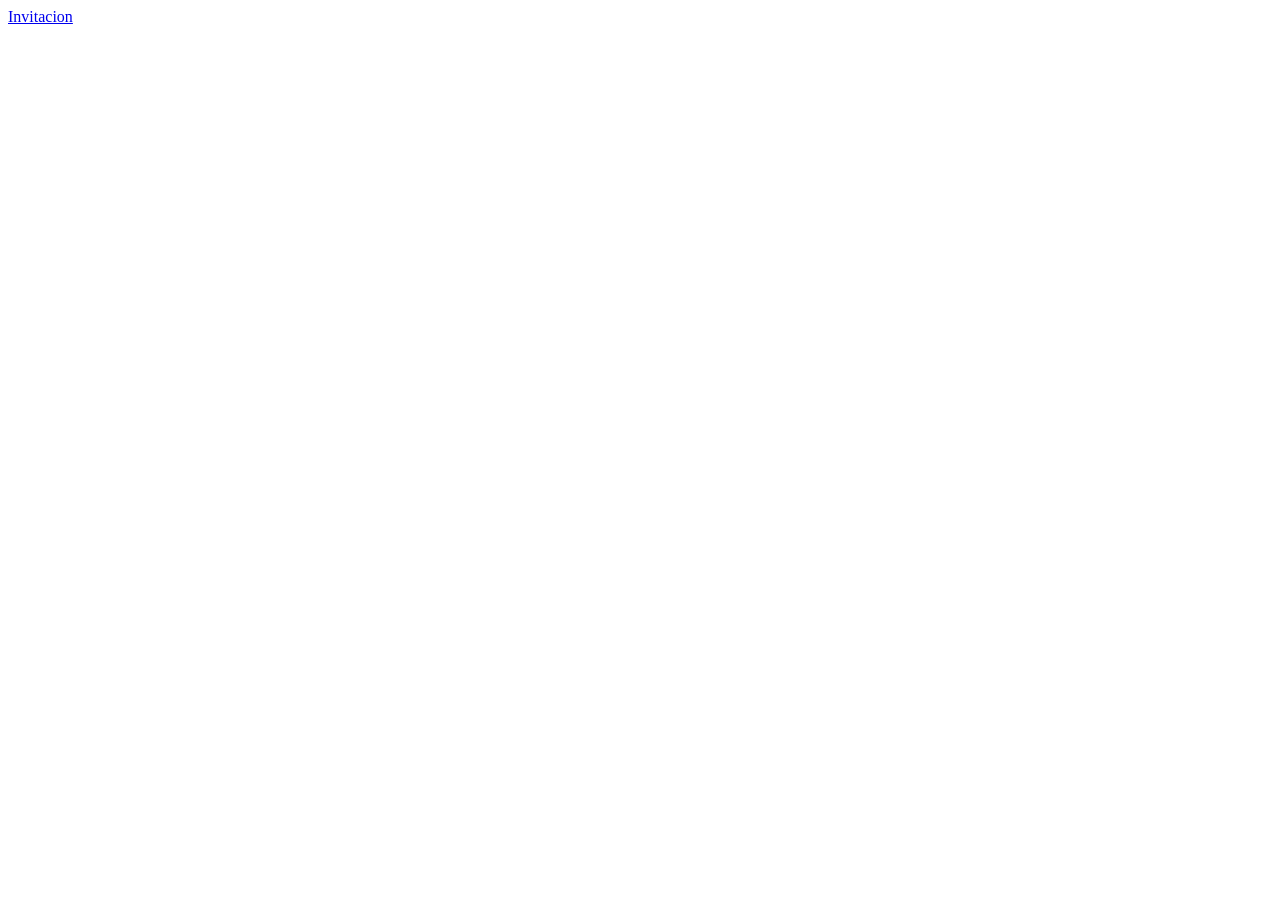
==== index.html @ 155a6a7b ""Initial push"" ====
<!DOCTYPE html>
<html lang="en">
<head>
    <meta charset="UTF-8">
    <meta name="viewport" content="width=device-width, initial-scale=1.0">
    <title>Document</title>
</head>
<body>
    <a href="fernandaxv.html">Invitacion</a>
</body>
</html>
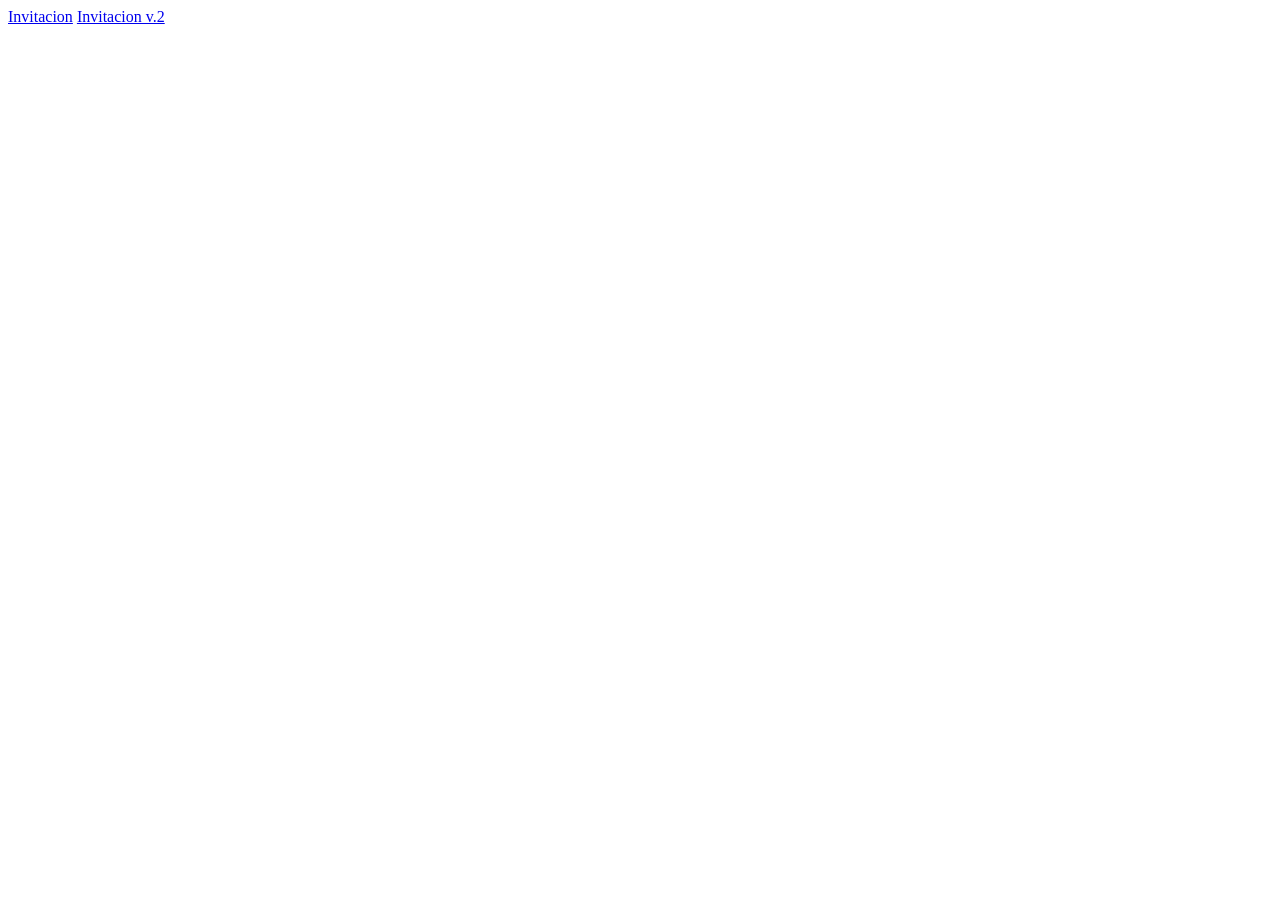
==== commit ae017af9: "Update" ====
--- a/index.html
+++ b/index.html
@@ -7,5 +7,6 @@
 </head>
 <body>
     <a href="fernandaxv.html">Invitacion</a>
+    <a href="fernandaFest.html">Invitacion v.2</a>
 </body>
 </html>
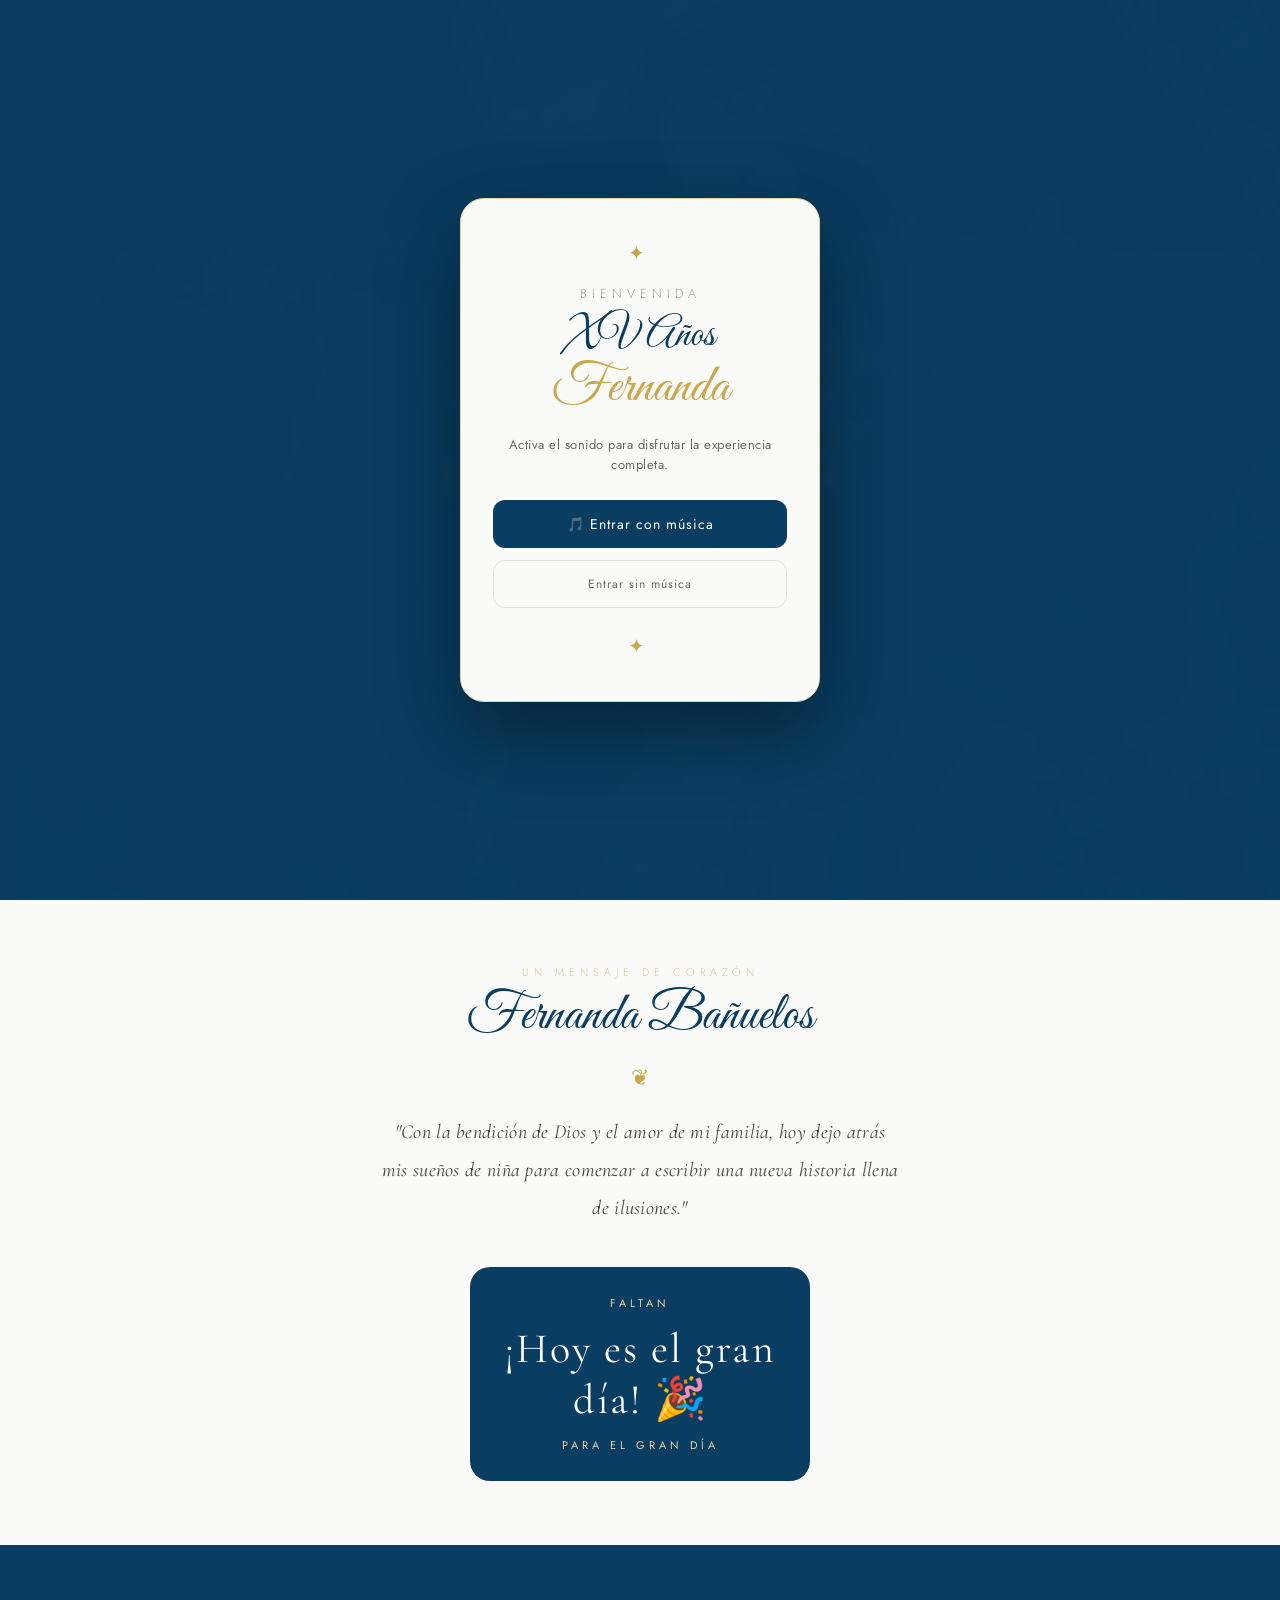
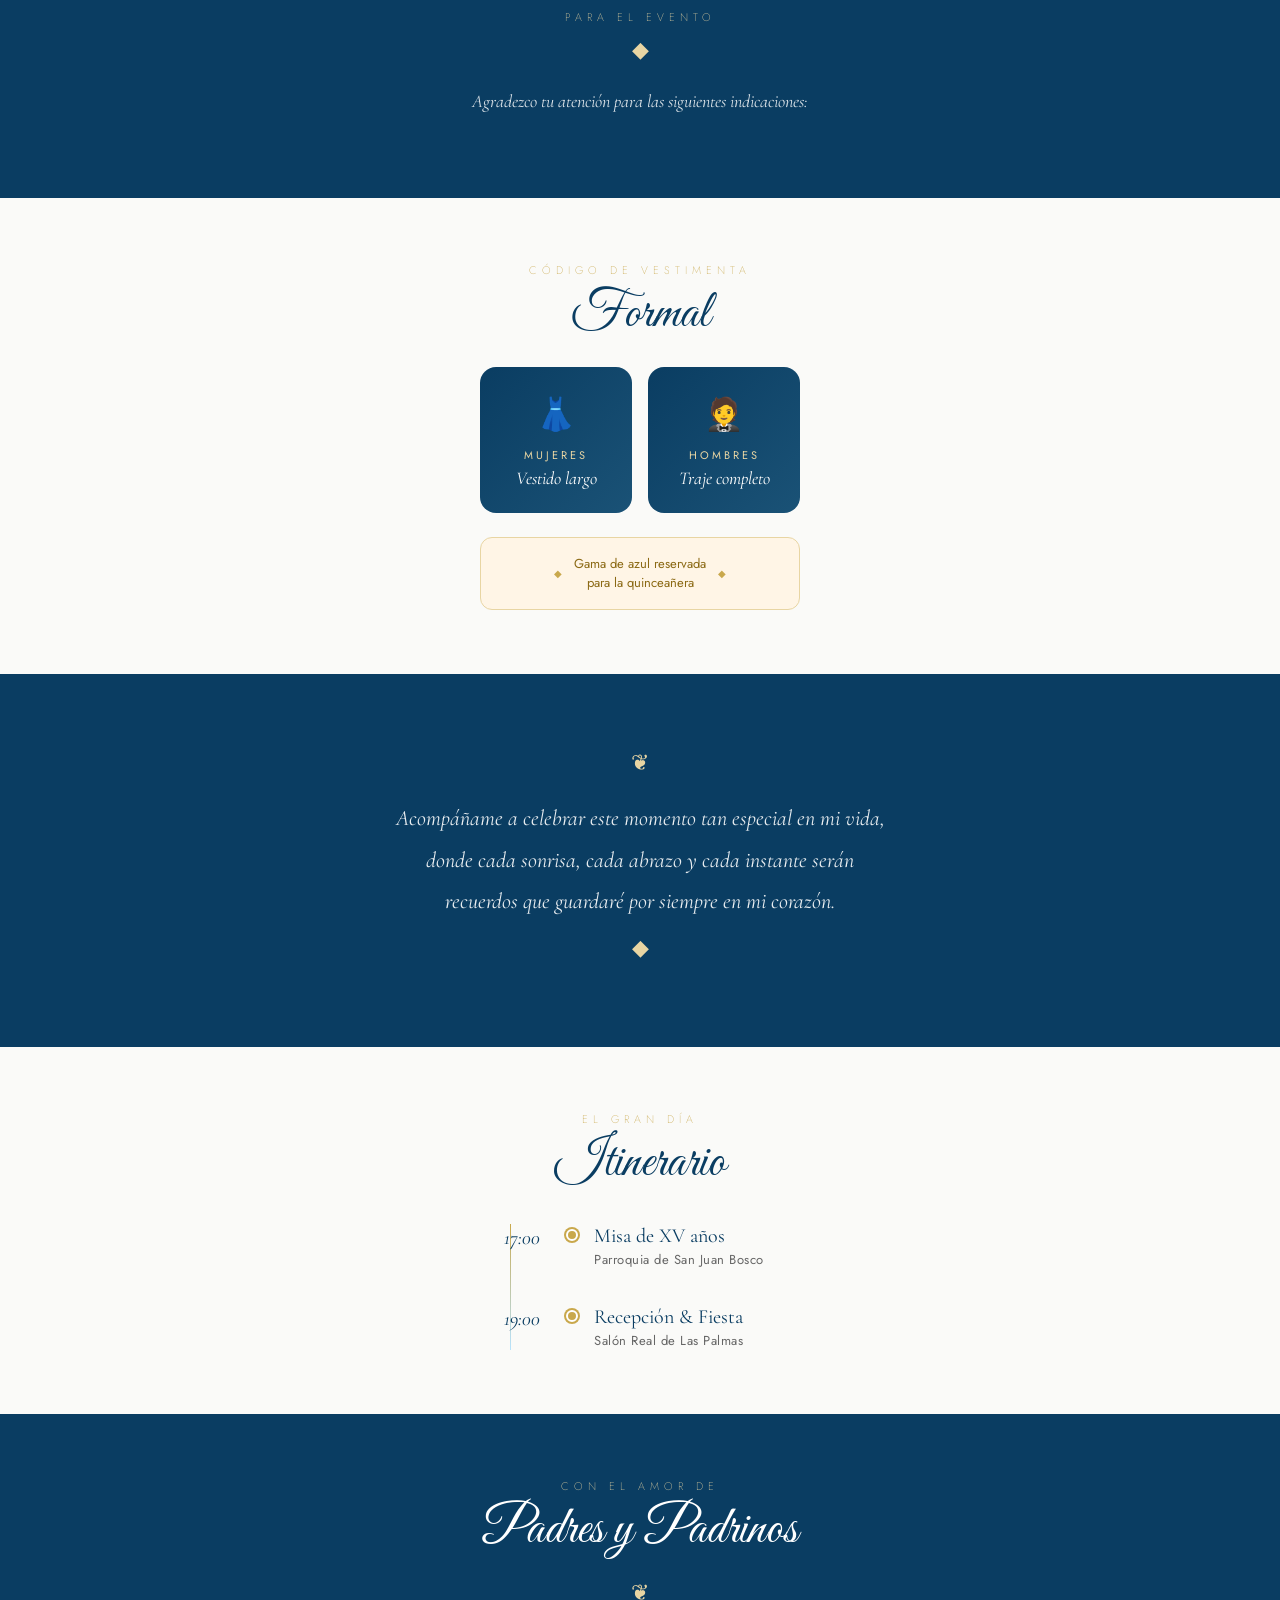
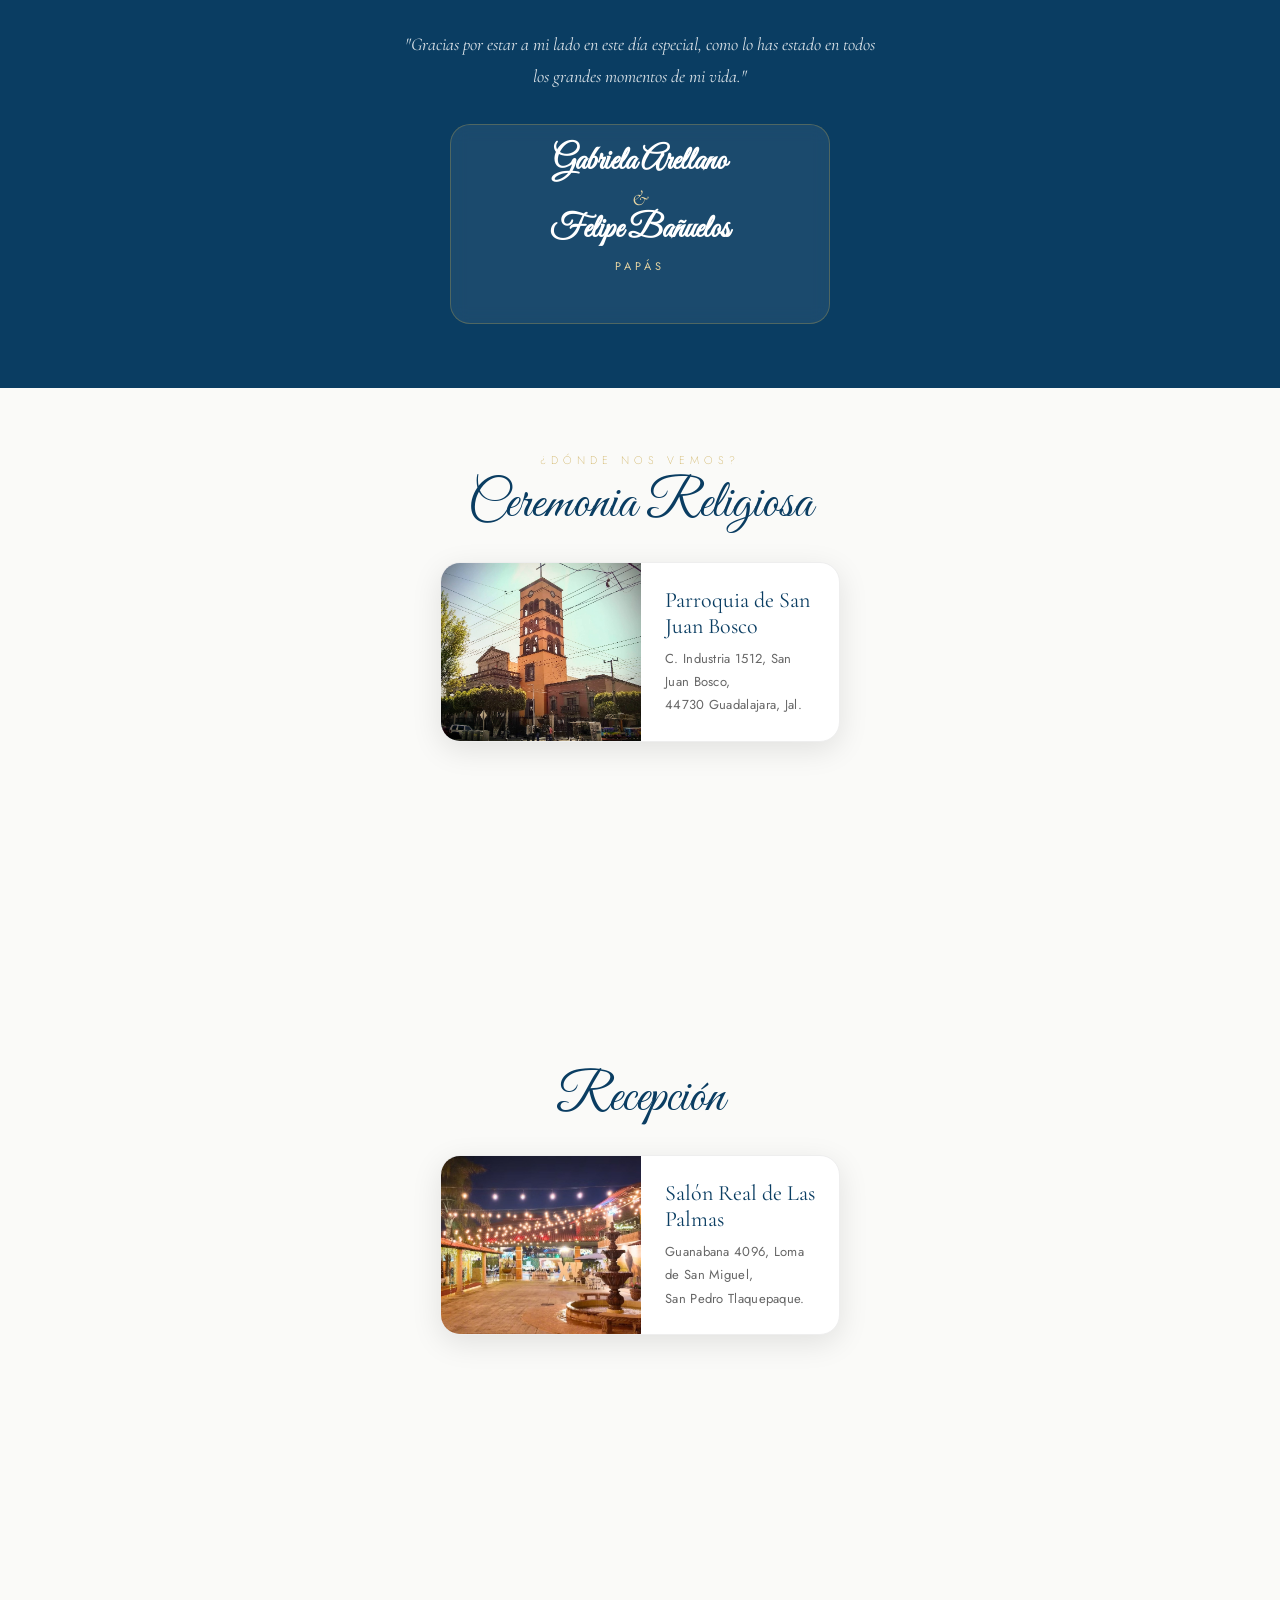
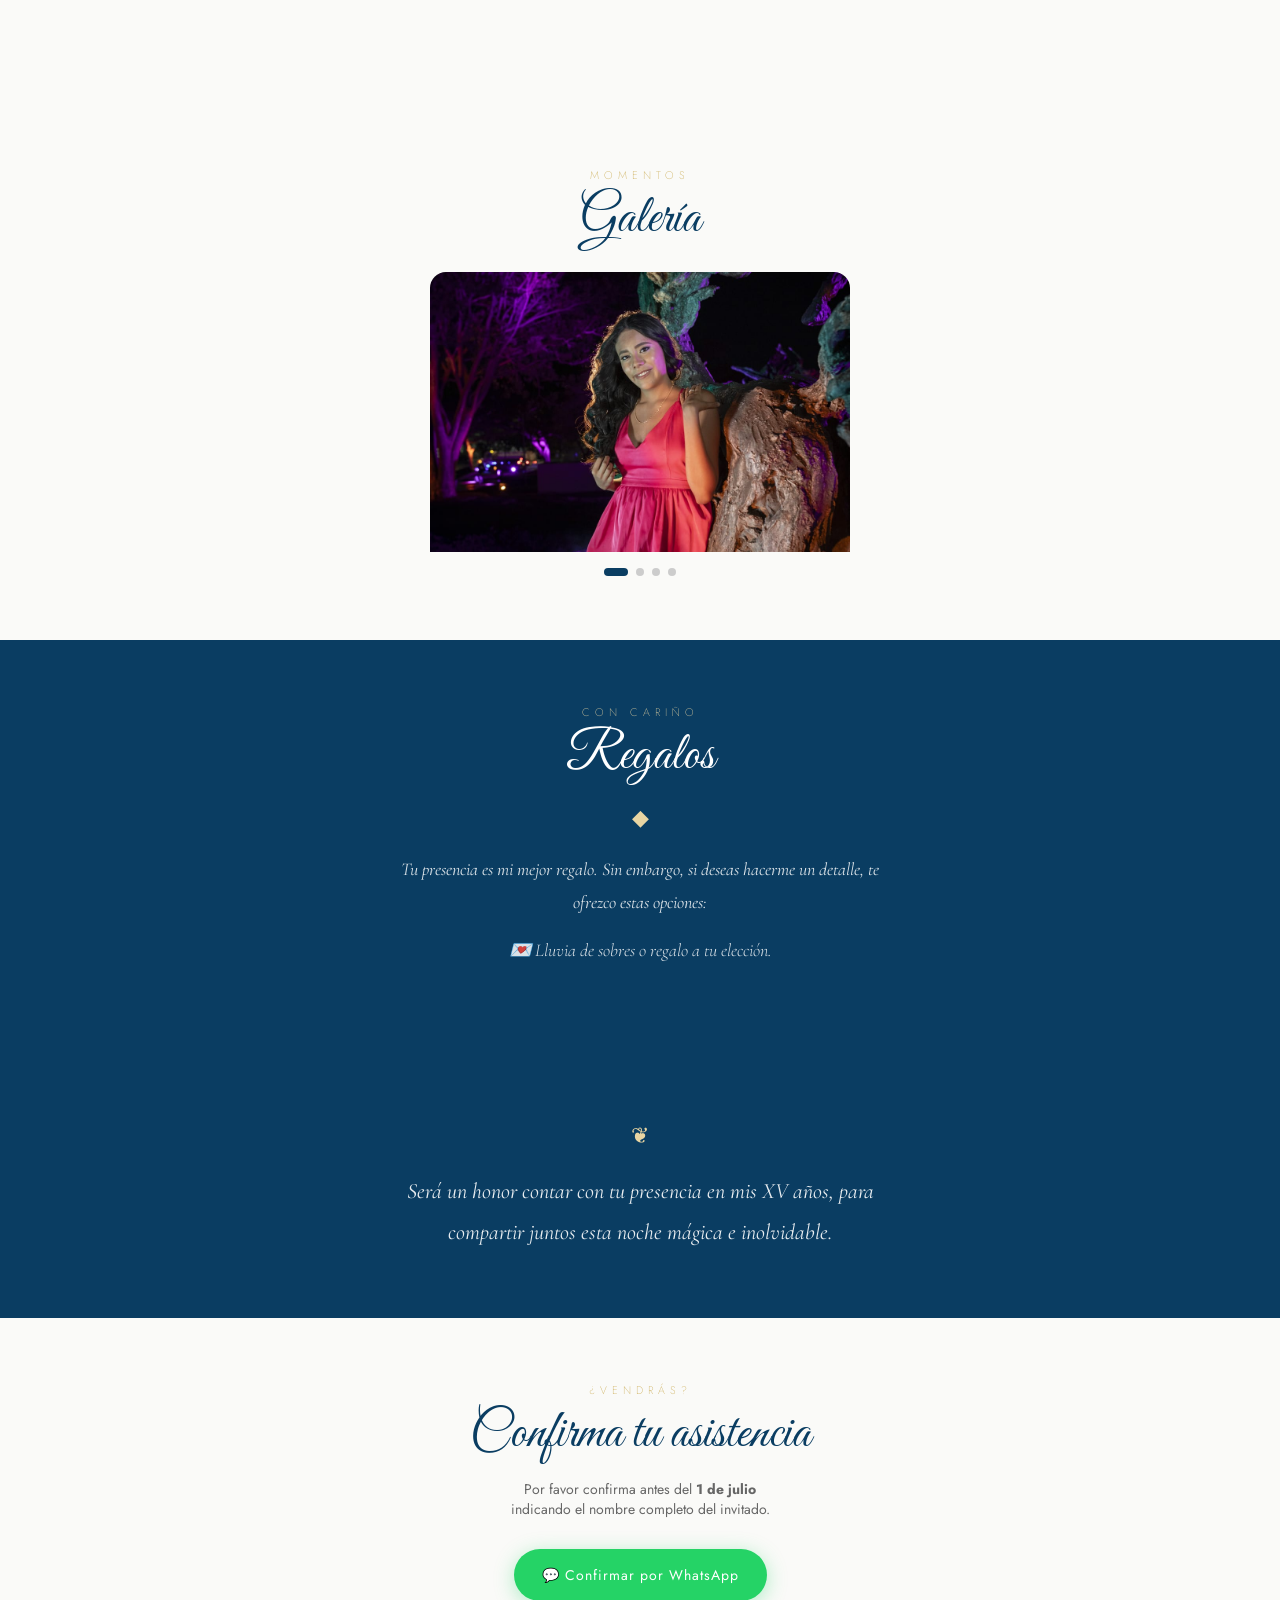
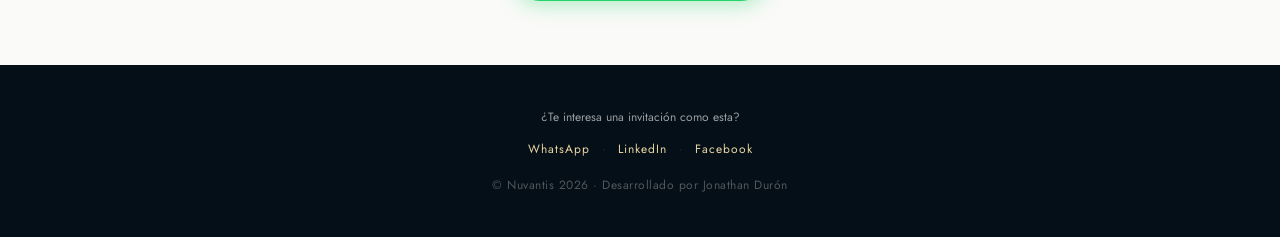
==== commit 464ab0a6: "second page" ====
--- a/index.html
+++ b/index.html
@@ -1,12 +1,253 @@
 <!DOCTYPE html>
-<html lang="en">
+<html lang="es">
+
 <head>
     <meta charset="UTF-8">
+    <title>XV Años Fernanda</title>
     <meta name="viewport" content="width=device-width, initial-scale=1.0">
-    <title>Document</title>
+    <link href="https://fonts.googleapis.com/css2?family=Great+Vibes&family=Cormorant+Garamond:ital,wght@0,300;0,400;1,300&family=Jost:wght@200;300;400&display=swap" rel="stylesheet">
+    <link rel="stylesheet" href="style/styles.css">
 </head>
+
 <body>
-    <a href="fernandaxv.html">Invitacion</a>
-    <a href="fernandaFest.html">Invitacion v.2</a>
+
+    <!-- 🎵 Música -->
+    <audio id="music" loop>
+        <source src="source/music.mp3" type="audio/mpeg">
+    </audio>
+
+    <!-- ✨ MODAL DE BIENVENIDA -->
+    <div id="welcomeModal" class="modal-overlay">
+        <div class="modal-box">
+            <div class="modal-deco">✦</div>
+            <h2 class="modal-title">Bienvenida</h2>
+            <p class="modal-name">XV Años<br><span>Fernanda</span></p>
+            <p class="modal-text">Activa el sonido para disfrutar la experiencia completa.</p>
+            <div class="modal-buttons">
+                <button class="modal-btn primary" id="btnConSonido">🎵 Entrar con música</button>
+                <button class="modal-btn secondary" id="btnSinSonido">Entrar sin música</button>
+            </div>
+            <div class="modal-deco bottom">✦</div>
+        </div>
+    </div>
+
+    <!-- Control de música -->
+    <div class="music-control">
+        <button id="musicBtn" title="Música">🔊</button>
+    </div>
+
+    <!-- Botón volver arriba -->
+    <button id="backToTop" aria-label="Volver arriba">↑</button>
+
+    <!-- ═══════════════════════════════ PORTADA ═══════════════════════════════ -->
+    <section id="hero">
+        <div class="hero-overlay">
+            <div class="hero-content">
+                <p class="hero-sub">Una noche para recordar</p>
+                <h1 class="hero-title">XV Años</h1>
+                <h2 class="hero-name">Fernanda Bañuelos</h2>
+                <div class="hero-divider">
+                    <span></span><span class="diamond">◆</span><span></span>
+                </div>
+                <p class="hero-date">24 · julio · 2026</p>
+            </div>
+        </div>
+        <div class="hero-scroll-hint">
+            <span>◆</span>
+        </div>
+    </section>
+
+    <!-- ═══════════════════════════════ MENSAJE ═══════════════════════════════ -->
+    <section class="section white fade-section">
+        <div class="container center">
+            <p class="section-label">Un mensaje de corazón</p>
+            <h2 class="section-name">Fernanda Bañuelos</h2>
+            <div class="ornament">❦</div>
+            <p class="mensaje">
+                "Con la bendición de Dios y el amor de mi familia, hoy dejo atrás mis sueños de niña para comenzar a escribir una nueva historia llena de ilusiones."
+            </p>
+            <div class="countdown-wrapper">
+                <p class="countdown-label">Faltan</p>
+                <div id="countdown" class="countdown"></div>
+                <p class="countdown-label">para el gran día</p>
+            </div>
+        </div>
+    </section>
+
+    <!-- ═══════════════════════════════ AVISO ═══════════════════════════════ -->
+    <section class="section dark fade-section">
+        <p class="section-label light">Para el evento</p>
+        <div class="ornament light">◆</div>
+        <p class="aviso-text">Agradezco tu atención para las siguientes indicaciones:</p>
+    </section>
+
+    <!-- ═══════════════════════════════ VESTIMENTA ═══════════════════════════════ -->
+    <section class="section white fade-section">
+        <p class="section-label">Código de Vestimenta</p>
+        <h2 class="section-name">Formal</h2>
+        <div class="dress-grid">
+            <div class="dress-card">
+                <div class="dress-icon">👗</div>
+                <p class="dress-role">Mujeres</p>
+                <p class="dress-detail">Vestido largo</p>
+            </div>
+            <div class="dress-card">
+                <div class="dress-icon">🤵</div>
+                <p class="dress-role">Hombres</p>
+                <p class="dress-detail">Traje completo</p>
+            </div>
+        </div>
+        <div class="highlight-box">
+            <span>◆</span>
+            <p>Gama de azul reservada<br>para la quinceañera</p>
+            <span>◆</span>
+        </div>
+    </section>
+
+    <!-- ═══════════════════════════════ FRASE CENTRAL ═══════════════════════════════ -->
+    <section class="section dark fade-section">
+        <div class="ornament light">❦</div>
+        <p class="frase-central">
+            Acompáñame a celebrar este momento tan especial en mi vida, donde cada sonrisa, cada abrazo y cada instante serán recuerdos que guardaré por siempre en mi corazón.
+        </p>
+        <div class="ornament light">◆</div>
+    </section>
+
+    <!-- ═══════════════════════════════ ITINERARIO ═══════════════════════════════ -->
+    <section class="section white fade-section">
+        <p class="section-label">El gran día</p>
+        <h2 class="section-name">Itinerario</h2>
+        <div class="timeline">
+            <div class="timeline-item">
+                <div class="tl-time">17:00</div>
+                <div class="tl-dot"></div>
+                <div class="tl-content">
+                    <p class="tl-title">Misa de XV años</p>
+                    <p class="tl-place">Parroquia de San Juan Bosco</p>
+                </div>
+            </div>
+            <div class="timeline-item">
+                <div class="tl-time">19:00</div>
+                <div class="tl-dot"></div>
+                <div class="tl-content">
+                    <p class="tl-title">Recepción & Fiesta</p>
+                    <p class="tl-place">Salón Real de Las Palmas</p>
+                </div>
+            </div>
+        </div>
+    </section>
+
+    <!-- ═══════════════════════════════ FAMILIA ═══════════════════════════════ -->
+    <section class="section dark fade-section">
+        <p class="section-label light">Con el amor de</p>
+        <h2 class="section-name light">Padres y Padrinos</h2>
+        <div class="ornament light">❦</div>
+        <p class="aviso-text">"Gracias por estar a mi lado en este día especial, como lo has estado en todos los grandes momentos de mi vida."</p>
+
+        <div class="family-slider">
+            <div class="slider-track">
+                <div class="slide">
+                    <h3>Gabriela Arellano</h3>
+                    <span class="amp">&</span>
+                    <h3>Felipe Bañuelos</h3>
+                    <p>Papás</p>
+                </div>
+                <div class="slide">
+                    <h3>Sendy Ovalle</h3>
+                    <span class="amp">&</span>
+                    <h3>Jaime Bañuelos</h3>
+                    <p>Padrinos</p>
+                </div>
+            </div>
+        </div>
+    </section>
+
+    <!-- ═══════════════════════════════ UBICACIONES ═══════════════════════════════ -->
+    <section class="section white fade-section">
+        <p class="section-label">¿Dónde nos vemos?</p>
+        <h2 class="section-name">Ceremonia Religiosa</h2>
+
+        <div class="event-card">
+            <img src="images/iglesia.png" alt="Iglesia" class="event-img">
+            <div class="event-content">
+                <p class="event-place">Parroquia de San Juan Bosco</p>
+                <p class="event-address">C. Industria 1512, San Juan Bosco,<br>44730 Guadalajara, Jal.</p>
+            </div>
+        </div>
+
+        <iframe src="https://maps.google.com/maps?q=Parroquia%20San%20Juan%20Bosco%20Guadalajara&t=&z=13&ie=UTF8&iwloc=&output=embed" title="Mapa Iglesia"></iframe>
+
+        <h2 class="section-name" style="margin-top: 40px;">Recepción</h2>
+
+        <div class="event-card">
+            <img src="images/terraza2.jpeg" alt="Salón" class="event-img">
+            <div class="event-content">
+                <p class="event-place">Salón Real de Las Palmas</p>
+                <p class="event-address">Guanabana 4096, Loma de San Miguel,<br>San Pedro Tlaquepaque.</p>
+            </div>
+        </div>
+
+        <iframe src="https://maps.google.com/maps?q=Real%20de%20Las%20Palmas%20Tlaquepaque&t=&z=13&ie=UTF8&iwloc=&output=embed" title="Mapa Salón"></iframe>
+    </section>
+
+    <!-- ═══════════════════════════════ GALERÍA ═══════════════════════════════ -->
+    <section class="section white fade-section">
+        <p class="section-label">Momentos</p>
+        <h2 class="section-name">Galería</h2>
+        <div class="carousel">
+            <div class="carousel-track">
+                <img src="images/1.jpeg" alt="Foto 1">
+                <img src="images/2.jpeg" alt="Foto 2">
+                <img src="images/3.jpeg" alt="Foto 3">
+                <img src="images/4.jpeg" alt="Foto 4">
+            </div>
+            <div class="carousel-dots">
+                <span class="dot active" data-idx="0"></span>
+                <span class="dot" data-idx="1"></span>
+                <span class="dot" data-idx="2"></span>
+                <span class="dot" data-idx="3"></span>
+            </div>
+        </div>
+    </section>
+
+    <!-- ═══════════════════════════════ REGALOS ═══════════════════════════════ -->
+    <section class="section dark fade-section">
+        <p class="section-label light">Con cariño</p>
+        <h2 class="section-name light">Regalos</h2>
+        <div class="ornament light">◆</div>
+        <p class="aviso-text">Tu presencia es mi mejor regalo. Sin embargo, si deseas hacerme un detalle, te ofrezco estas opciones:</p>
+        <p class="aviso-text" style="font-weight:300; margin-top: 0;">💌 Lluvia de sobres o regalo a tu elección.</p>
+    </section>
+
+    <!-- ═══════════════════════════════ CIERRE ═══════════════════════════════ -->
+    <section class="section dark fade-section">
+        <div class="ornament light">❦</div>
+        <p class="frase-central">Será un honor contar con tu presencia en mis XV años, para compartir juntos esta noche mágica e inolvidable.</p>
+    </section>
+
+    <!-- ═══════════════════════════════ CONFIRMACIÓN ═══════════════════════════════ -->
+    <section class="section white fade-section">
+        <p class="section-label">¿Vendrás?</p>
+        <h2 class="section-name">Confirma tu asistencia</h2>
+        <p style="color:#666; font-size:14px; margin-bottom: 30px;">Por favor confirma antes del <strong>1 de julio</strong><br>indicando el nombre completo del invitado.</p>
+        <a class="btn-confirm" href="https://wa.me/525642420956?text=Confirmo%20mi%20asistencia%20a%20tu%20fiesta%20de%20XV%20años.%20Mi%20nombre%20es:%20" target="_blank">
+            💬 Confirmar por WhatsApp
+        </a>
+    </section>
+
+    <!-- ═══════════════════════════════ FOOTER ═══════════════════════════════ -->
+    <footer>
+        <p>¿Te interesa una invitación como esta?</p>
+        <div class="footer-links">
+            <a href="https://wa.me/525642420956">WhatsApp</a>
+            <span>·</span>
+            <a href="http://www.linkedin.com/in/jonathan-durón">LinkedIn</a>
+            <span>·</span>
+            <a href="https://www.facebook.com/profile.php?id=61587708778083">Facebook</a>
+        </div>
+        <p class="footer-copy">© Nuvantis 2026 · Desarrollado por Jonathan Durón</p>
+    </footer>
+
+    <script src="scripts/app.js"></script>
 </body>
 </html>
--- a/style/styles.css
+++ b/style/styles.css
@@ -0,0 +1,770 @@
+/* ══════════════════════════════════════════════════════
+   XV AÑOS FERNANDA — Estilos
+   Paleta: Azul cielo (#B7E3FD) + Azul oscuro (#0a3d62) + Dorado (#C9A84C)
+   Fuentes: Great Vibes (caligrafía) + Cormorant Garamond (elegante) + Jost (cuerpo)
+══════════════════════════════════════════════════════ */
+
+:root {
+    --azul-claro: #B7E3FD;
+    --azul-oscuro: #0a3d62;
+    --azul-medio: #1a5276;
+    --dorado: #C9A84C;
+    --dorado-claro: #e8d5a3;
+    --blanco: #fafaf8;
+    --gris: #666;
+    --font-cali: 'Great Vibes', cursive;
+    --font-elegante: 'Cormorant Garamond', serif;
+    --font-body: 'Jost', sans-serif;
+}
+
+/* ─── RESET & BASE ─────────────────────────────────── */
+*, *::before, *::after { box-sizing: border-box; margin: 0; padding: 0; }
+
+html { scroll-behavior: smooth; }
+
+body {
+    font-family: var(--font-body);
+    background-color: var(--azul-oscuro);
+    color: #333;
+    overflow-x: hidden;
+}
+
+/* ─── MODAL DE BIENVENIDA ──────────────────────────── */
+.modal-overlay {
+    position: fixed;
+    inset: 0;
+    background: rgba(10, 61, 98, 0.97);
+    z-index: 2000;
+    display: flex;
+    align-items: center;
+    justify-content: center;
+    padding: 20px;
+    backdrop-filter: blur(4px);
+    transition: opacity 0.6s ease;
+}
+
+.modal-overlay.hidden {
+    opacity: 0;
+    pointer-events: none;
+}
+
+.modal-box {
+    background: var(--blanco);
+    border-radius: 24px;
+    padding: 40px 32px;
+    max-width: 360px;
+    width: 100%;
+    text-align: center;
+    position: relative;
+    border: 1px solid var(--dorado-claro);
+    box-shadow: 0 30px 80px rgba(0,0,0,0.4);
+    animation: modalIn 0.5s cubic-bezier(0.34, 1.56, 0.64, 1) both;
+}
+
+@keyframes modalIn {
+    from { transform: scale(0.85) translateY(20px); opacity: 0; }
+    to   { transform: scale(1) translateY(0); opacity: 1; }
+}
+
+.modal-deco {
+    color: var(--dorado);
+    font-size: 20px;
+    letter-spacing: 8px;
+    margin-bottom: 16px;
+}
+.modal-deco.bottom { margin-top: 24px; margin-bottom: 0; }
+
+.modal-title {
+    font-family: var(--font-body);
+    font-weight: 200;
+    font-size: 13px;
+    letter-spacing: 5px;
+    text-transform: uppercase;
+    color: var(--gris);
+    margin-bottom: 10px;
+}
+
+.modal-name {
+    font-family: var(--font-cali);
+    font-size: 42px;
+    color: var(--azul-oscuro);
+    line-height: 1.1;
+    margin-bottom: 6px;
+}
+
+.modal-name span {
+    font-size: 54px;
+    color: var(--dorado);
+}
+
+.modal-text {
+    font-size: 13px;
+    color: var(--gris);
+    margin: 16px 0 24px;
+    line-height: 1.6;
+    letter-spacing: 0.5px;
+}
+
+.modal-buttons {
+    display: flex;
+    flex-direction: column;
+    gap: 12px;
+}
+
+.modal-btn {
+    border: none;
+    padding: 14px 20px;
+    border-radius: 12px;
+    font-family: var(--font-body);
+    font-size: 14px;
+    letter-spacing: 1px;
+    cursor: pointer;
+    transition: all 0.3s ease;
+}
+
+.modal-btn.primary {
+    background: var(--azul-oscuro);
+    color: white;
+}
+
+.modal-btn.primary:hover {
+    background: var(--azul-medio);
+    transform: translateY(-2px);
+}
+
+.modal-btn.secondary {
+    background: transparent;
+    color: var(--gris);
+    border: 1px solid #ddd;
+    font-size: 12px;
+}
+
+.modal-btn.secondary:hover { color: var(--azul-oscuro); }
+
+/* ─── MÚSICA ────────────────────────────────────────── */
+.music-control {
+    position: fixed;
+    top: 16px;
+    right: 16px;
+    z-index: 999;
+}
+
+.music-control button {
+    background: rgba(10, 61, 98, 0.85);
+    color: white;
+    border: 1px solid rgba(255,255,255,0.2);
+    width: 44px;
+    height: 44px;
+    border-radius: 50%;
+    cursor: pointer;
+    font-size: 18px;
+    backdrop-filter: blur(6px);
+    transition: all 0.3s;
+    display: flex;
+    align-items: center;
+    justify-content: center;
+}
+
+.music-control button:hover {
+    background: var(--azul-medio);
+    transform: scale(1.1);
+}
+
+/* ─── BOTÓN VOLVER ARRIBA ───────────────────────────── */
+#backToTop {
+    position: fixed;
+    bottom: 24px;
+    right: 16px;
+    width: 44px;
+    height: 44px;
+    border: none;
+    border-radius: 50%;
+    background: rgba(10, 61, 98, 0.85);
+    color: white;
+    font-size: 20px;
+    cursor: pointer;
+    display: flex;
+    justify-content: center;
+    align-items: center;
+    opacity: 0;
+    visibility: hidden;
+    transition: all 0.4s ease;
+    z-index: 998;
+    backdrop-filter: blur(6px);
+}
+
+#backToTop.show { opacity: 1; visibility: visible; }
+#backToTop:hover { transform: translateY(-4px); background: var(--azul-medio); }
+
+/* ─── PORTADA / HERO ────────────────────────────────── */
+
+/* ⚠️ FIX PRINCIPAL: La imagen de portada se define aquí en CSS,
+   no en JS, para que cargue inmediatamente sin esperar scroll */
+#hero {
+    height: 100svh; /* svh para móvil sin la barra del navegador */
+    min-height: 600px;
+    background-image: url('../images/1.jpeg');
+    background-size: cover;
+    background-position: center top;
+    background-repeat: no-repeat;
+    position: relative;
+    display: flex;
+    flex-direction: column;
+    justify-content: center;
+    align-items: center;
+}
+
+.hero-overlay {
+    position: absolute;
+    inset: 0;
+    background: linear-gradient(
+        to bottom,
+        rgba(10, 61, 98, 0.35) 0%,
+        rgba(10, 61, 98, 0.55) 60%,
+        rgba(10, 61, 98, 0.80) 100%
+    );
+    display: flex;
+    align-items: center;
+    justify-content: center;
+}
+
+.hero-content {
+    text-align: center;
+    color: white;
+    padding: 20px;
+    animation: heroIn 1.2s ease both;
+}
+
+@keyframes heroIn {
+    from { opacity: 0; transform: translateY(30px); }
+    to   { opacity: 1; transform: translateY(0); }
+}
+
+.hero-sub {
+    font-family: var(--font-body);
+    font-weight: 200;
+    font-size: 11px;
+    letter-spacing: 6px;
+    text-transform: uppercase;
+    color: var(--dorado-claro);
+    margin-bottom: 8px;
+}
+
+.hero-title {
+    font-family: var(--font-elegante);
+    font-weight: 300;
+    font-size: clamp(52px, 15vw, 90px);
+    line-height: 1;
+    text-shadow: 0 4px 30px rgba(0,0,0,0.4);
+    margin-bottom: 4px;
+    font-style: italic;
+}
+
+.hero-name {
+    font-family: var(--font-cali);
+    font-size: clamp(36px, 10vw, 60px);
+    font-weight: 400;
+    color: var(--dorado-claro);
+    text-shadow: 0 2px 20px rgba(0,0,0,0.5);
+    margin-bottom: 20px;
+}
+
+.hero-divider {
+    display: flex;
+    align-items: center;
+    justify-content: center;
+    gap: 12px;
+    margin-bottom: 16px;
+}
+
+.hero-divider span:not(.diamond) {
+    width: 60px;
+    height: 1px;
+    background: rgba(201, 168, 76, 0.6);
+    display: block;
+}
+
+.diamond {
+    color: var(--dorado);
+    font-size: 10px;
+}
+
+.hero-date {
+    font-family: var(--font-body);
+    font-weight: 300;
+    font-size: 14px;
+    letter-spacing: 4px;
+    color: rgba(255,255,255,0.85);
+}
+
+.hero-scroll-hint {
+    position: absolute;
+    bottom: 24px;
+    left: 50%;
+    transform: translateX(-50%);
+    color: var(--dorado-claro);
+    font-size: 12px;
+    animation: bounce 2s ease infinite;
+    opacity: 0.7;
+}
+
+@keyframes bounce {
+    0%, 100% { transform: translateX(-50%) translateY(0); }
+    50%       { transform: translateX(-50%) translateY(8px); }
+}
+
+/* ─── SECCIONES BASE ────────────────────────────────── */
+.section {
+    padding: 64px 24px;
+    text-align: center;
+}
+
+.section.white { background: var(--blanco); }
+.section.dark  { background: var(--azul-oscuro); }
+
+/* Fade-in al scroll */
+.fade-section {
+    opacity: 0;
+    transform: translateY(30px);
+    transition: opacity 0.8s ease, transform 0.8s ease;
+}
+
+.fade-section.visible {
+    opacity: 1;
+    transform: translateY(0);
+}
+
+/* ─── TIPOGRAFÍA DE SECCIONES ───────────────────────── */
+.section-label {
+    font-family: var(--font-body);
+    font-weight: 200;
+    font-size: 11px;
+    letter-spacing: 5px;
+    text-transform: uppercase;
+    color: var(--dorado);
+    margin-bottom: 8px;
+}
+
+.section-label.light { color: var(--dorado-claro); }
+
+.section-name {
+    font-family: var(--font-cali);
+    font-size: clamp(36px, 9vw, 52px);
+    font-weight: 400;
+    color: var(--azul-oscuro);
+    margin-bottom: 16px;
+    line-height: 1.1;
+}
+
+.section-name.light { color: white; }
+
+.ornament {
+    font-size: 22px;
+    color: var(--dorado);
+    margin: 8px 0 20px;
+    display: block;
+}
+
+.ornament.light { color: var(--dorado-claro); }
+
+/* ─── MENSAJE ────────────────────────────────────────── */
+.mensaje {
+    font-family: var(--font-elegante);
+    font-size: clamp(16px, 4.5vw, 20px);
+    font-style: italic;
+    color: #444;
+    line-height: 1.9;
+    max-width: 520px;
+    margin: 0 auto 40px;
+    letter-spacing: 0.3px;
+}
+
+/* ─── COUNTDOWN ─────────────────────────────────────── */
+.countdown-wrapper {
+    background: var(--azul-oscuro);
+    border-radius: 20px;
+    padding: 24px 20px;
+    max-width: 340px;
+    margin: 0 auto;
+}
+
+.countdown-label {
+    font-family: var(--font-body);
+    font-size: 11px;
+    letter-spacing: 4px;
+    text-transform: uppercase;
+    color: var(--dorado-claro);
+    margin: 4px 0;
+}
+
+.countdown {
+    font-family: var(--font-elegante);
+    font-size: clamp(28px, 8vw, 42px);
+    color: white;
+    letter-spacing: 2px;
+    padding: 8px 0;
+}
+
+/* ─── VESTIMENTA ────────────────────────────────────── */
+.dress-grid {
+    display: grid;
+    grid-template-columns: 1fr 1fr;
+    gap: 16px;
+    max-width: 320px;
+    margin: 24px auto;
+}
+
+.dress-card {
+    background: linear-gradient(135deg, var(--azul-oscuro), var(--azul-medio));
+    border-radius: 16px;
+    padding: 24px 16px;
+    color: white;
+}
+
+.dress-icon { font-size: 32px; margin-bottom: 10px; }
+
+.dress-role {
+    font-size: 11px;
+    letter-spacing: 3px;
+    text-transform: uppercase;
+    color: var(--dorado-claro);
+    margin-bottom: 4px;
+}
+
+.dress-detail {
+    font-family: var(--font-elegante);
+    font-size: 18px;
+    font-style: italic;
+    color: white;
+}
+
+.highlight-box {
+    display: flex;
+    align-items: center;
+    justify-content: center;
+    gap: 12px;
+    background: #fff5e6;
+    border: 1px solid var(--dorado-claro);
+    border-radius: 12px;
+    padding: 16px 20px;
+    max-width: 320px;
+    margin: 0 auto;
+    color: #8B6914;
+    font-size: 13px;
+    line-height: 1.5;
+}
+
+.highlight-box span { color: var(--dorado); font-size: 10px; flex-shrink: 0; }
+.highlight-box p { margin: 0; }
+
+/* ─── FRASE CENTRAL ─────────────────────────────────── */
+.aviso-text {
+    font-family: var(--font-elegante);
+    font-size: clamp(15px, 4vw, 18px);
+    font-style: italic;
+    color: rgba(255,255,255,0.85);
+    max-width: 480px;
+    margin: 0 auto 16px;
+    line-height: 1.8;
+}
+
+.frase-central {
+    font-family: var(--font-elegante);
+    font-size: clamp(17px, 4.5vw, 22px);
+    font-style: italic;
+    color: rgba(255,255,255,0.9);
+    max-width: 500px;
+    margin: 0 auto;
+    line-height: 1.9;
+}
+
+/* ─── TIMELINE ───────────────────────────────────────── */
+.timeline {
+    max-width: 340px;
+    margin: 32px auto 0;
+    position: relative;
+    padding-left: 24px;
+}
+
+.timeline::before {
+    content: '';
+    position: absolute;
+    left: 40px;
+    top: 0;
+    bottom: 0;
+    width: 1px;
+    background: linear-gradient(to bottom, var(--dorado), var(--azul-claro));
+}
+
+.timeline-item {
+    display: flex;
+    align-items: flex-start;
+    gap: 16px;
+    margin-bottom: 36px;
+    position: relative;
+}
+
+.timeline-item:last-child { margin-bottom: 0; }
+
+.tl-time {
+    font-family: var(--font-elegante);
+    font-size: 20px;
+    color: var(--azul-oscuro);
+    font-style: italic;
+    width: 56px;
+    flex-shrink: 0;
+    padding-top: 2px;
+}
+
+.tl-dot {
+    width: 12px;
+    height: 12px;
+    border-radius: 50%;
+    background: var(--dorado);
+    border: 2px solid white;
+    box-shadow: 0 0 0 2px var(--dorado);
+    flex-shrink: 0;
+    margin-top: 5px;
+    position: relative;
+    z-index: 1;
+}
+
+.tl-content { text-align: left; }
+
+.tl-title {
+    font-family: var(--font-elegante);
+    font-size: 20px;
+    color: var(--azul-oscuro);
+    margin-bottom: 2px;
+}
+
+.tl-place {
+    font-size: 13px;
+    color: var(--gris);
+    letter-spacing: 0.5px;
+}
+
+/* ─── FAMILIA SLIDER ────────────────────────────────── */
+.family-slider {
+    width: 100%;
+    max-width: 380px;
+    height: 200px;
+    margin: 32px auto 0;
+    overflow: hidden;
+    border-radius: 20px;
+    border: 1px solid rgba(201, 168, 76, 0.3);
+    background: rgba(255,255,255,0.07);
+    backdrop-filter: blur(8px);
+}
+
+.slider-track {
+    display: flex;
+    width: 200%;
+    animation: slideFamily 7s infinite ease-in-out;
+}
+
+.slide {
+    width: 50%;
+    display: flex;
+    flex-direction: column;
+    justify-content: center;
+    align-items: center;
+    padding: 20px;
+    color: white;
+}
+
+.slide h3 {
+    font-family: var(--font-cali);
+    font-size: 32px;
+    color: white;
+    line-height: 1.1;
+    margin-bottom: 2px;
+}
+
+.amp {
+    font-family: var(--font-elegante);
+    font-style: italic;
+    font-size: 22px;
+    color: var(--dorado-claro);
+    display: block;
+    margin: 2px 0;
+}
+
+.slide p {
+    font-size: 11px;
+    letter-spacing: 4px;
+    text-transform: uppercase;
+    color: var(--dorado-claro);
+    margin-top: 8px;
+}
+
+@keyframes slideFamily {
+    0%   { transform: translateX(0%); }
+    40%  { transform: translateX(0%); }
+    50%  { transform: translateX(-50%); }
+    90%  { transform: translateX(-50%); }
+    100% { transform: translateX(0%); }
+}
+
+/* ─── EVENTO CARDS ──────────────────────────────────── */
+.event-card {
+    max-width: 400px;
+    margin: 28px auto;
+    background: white;
+    border-radius: 20px;
+    overflow: hidden;
+    box-shadow: 0 8px 30px rgba(0,0,0,0.1);
+    border: 1px solid #eee;
+    transition: transform 0.3s ease, box-shadow 0.3s ease;
+}
+
+.event-card:hover {
+    transform: translateY(-4px);
+    box-shadow: 0 16px 40px rgba(0,0,0,0.15);
+}
+
+.event-img {
+    width: 100%;
+    height: 200px;
+    object-fit: cover;
+    display: block;
+}
+
+.event-content { padding: 24px; text-align: left; }
+
+.event-place {
+    font-family: var(--font-elegante);
+    font-size: 22px;
+    color: var(--azul-oscuro);
+    margin-bottom: 8px;
+}
+
+.event-address {
+    font-size: 13px;
+    color: var(--gris);
+    line-height: 1.8;
+    letter-spacing: 0.3px;
+}
+
+/* ─── MAPS ──────────────────────────────────────────── */
+iframe {
+    width: 100%;
+    max-width: 500px;
+    height: 260px;
+    border: none;
+    border-radius: 16px;
+    display: block;
+    margin: 0 auto 16px;
+}
+
+/* ─── GALERÍA ────────────────────────────────────────── */
+.carousel {
+    max-width: 420px;
+    margin: 24px auto 0;
+    position: relative;
+    overflow: hidden;
+    border-radius: 16px;
+}
+
+.carousel-track {
+    display: flex;
+    transition: transform 0.6s cubic-bezier(0.25, 0.46, 0.45, 0.94);
+}
+
+.carousel-track img {
+    width: 100%;
+    flex-shrink: 0;
+    height: 280px;
+    object-fit: cover;
+    display: block;
+}
+
+.carousel-dots {
+    display: flex;
+    justify-content: center;
+    gap: 8px;
+    margin-top: 16px;
+}
+
+.dot {
+    width: 8px;
+    height: 8px;
+    border-radius: 50%;
+    background: #ccc;
+    cursor: pointer;
+    transition: all 0.3s;
+}
+
+.dot.active {
+    background: var(--azul-oscuro);
+    width: 24px;
+    border-radius: 4px;
+}
+
+/* ─── CONFIRMACIÓN ──────────────────────────────────── */
+.btn-confirm {
+    display: inline-block;
+    background: #25D366;
+    color: white;
+    padding: 16px 28px;
+    text-decoration: none;
+    border-radius: 50px;
+    font-family: var(--font-body);
+    font-size: 14px;
+    letter-spacing: 1px;
+    transition: all 0.3s ease;
+    box-shadow: 0 4px 20px rgba(37, 211, 102, 0.35);
+}
+
+.btn-confirm:hover {
+    background: #20bb5a;
+    transform: translateY(-3px);
+    box-shadow: 0 8px 28px rgba(37, 211, 102, 0.45);
+}
+
+/* ─── FOOTER ────────────────────────────────────────── */
+footer {
+    background: #050f17;
+    color: rgba(255,255,255,0.6);
+    text-align: center;
+    padding: 40px 24px;
+    font-size: 12px;
+    line-height: 2;
+}
+
+.footer-links {
+    display: flex;
+    justify-content: center;
+    gap: 12px;
+    margin: 8px 0;
+}
+
+.footer-links a {
+    color: var(--dorado-claro);
+    text-decoration: none;
+    letter-spacing: 1px;
+}
+
+.footer-links a:hover { color: white; }
+.footer-links span { color: #333; }
+
+.footer-copy {
+    color: rgba(255,255,255,0.3);
+    margin-top: 12px;
+    letter-spacing: 0.5px;
+}
+
+/* ─── RESPONSIVE MÓVIL ──────────────────────────────── */
+@media (max-width: 480px) {
+    .section { padding: 52px 20px; }
+    .modal-box { padding: 32px 24px; }
+    .carousel-track img { height: 240px; }
+    iframe { height: 220px; }
+    .timeline { padding-left: 0; }
+    .family-slider { height: 180px; }
+}
+
+@media (min-width: 768px) {
+    .event-card { display: flex; flex-direction: row; }
+    .event-img { width: 200px; height: auto; flex-shrink: 0; }
+}
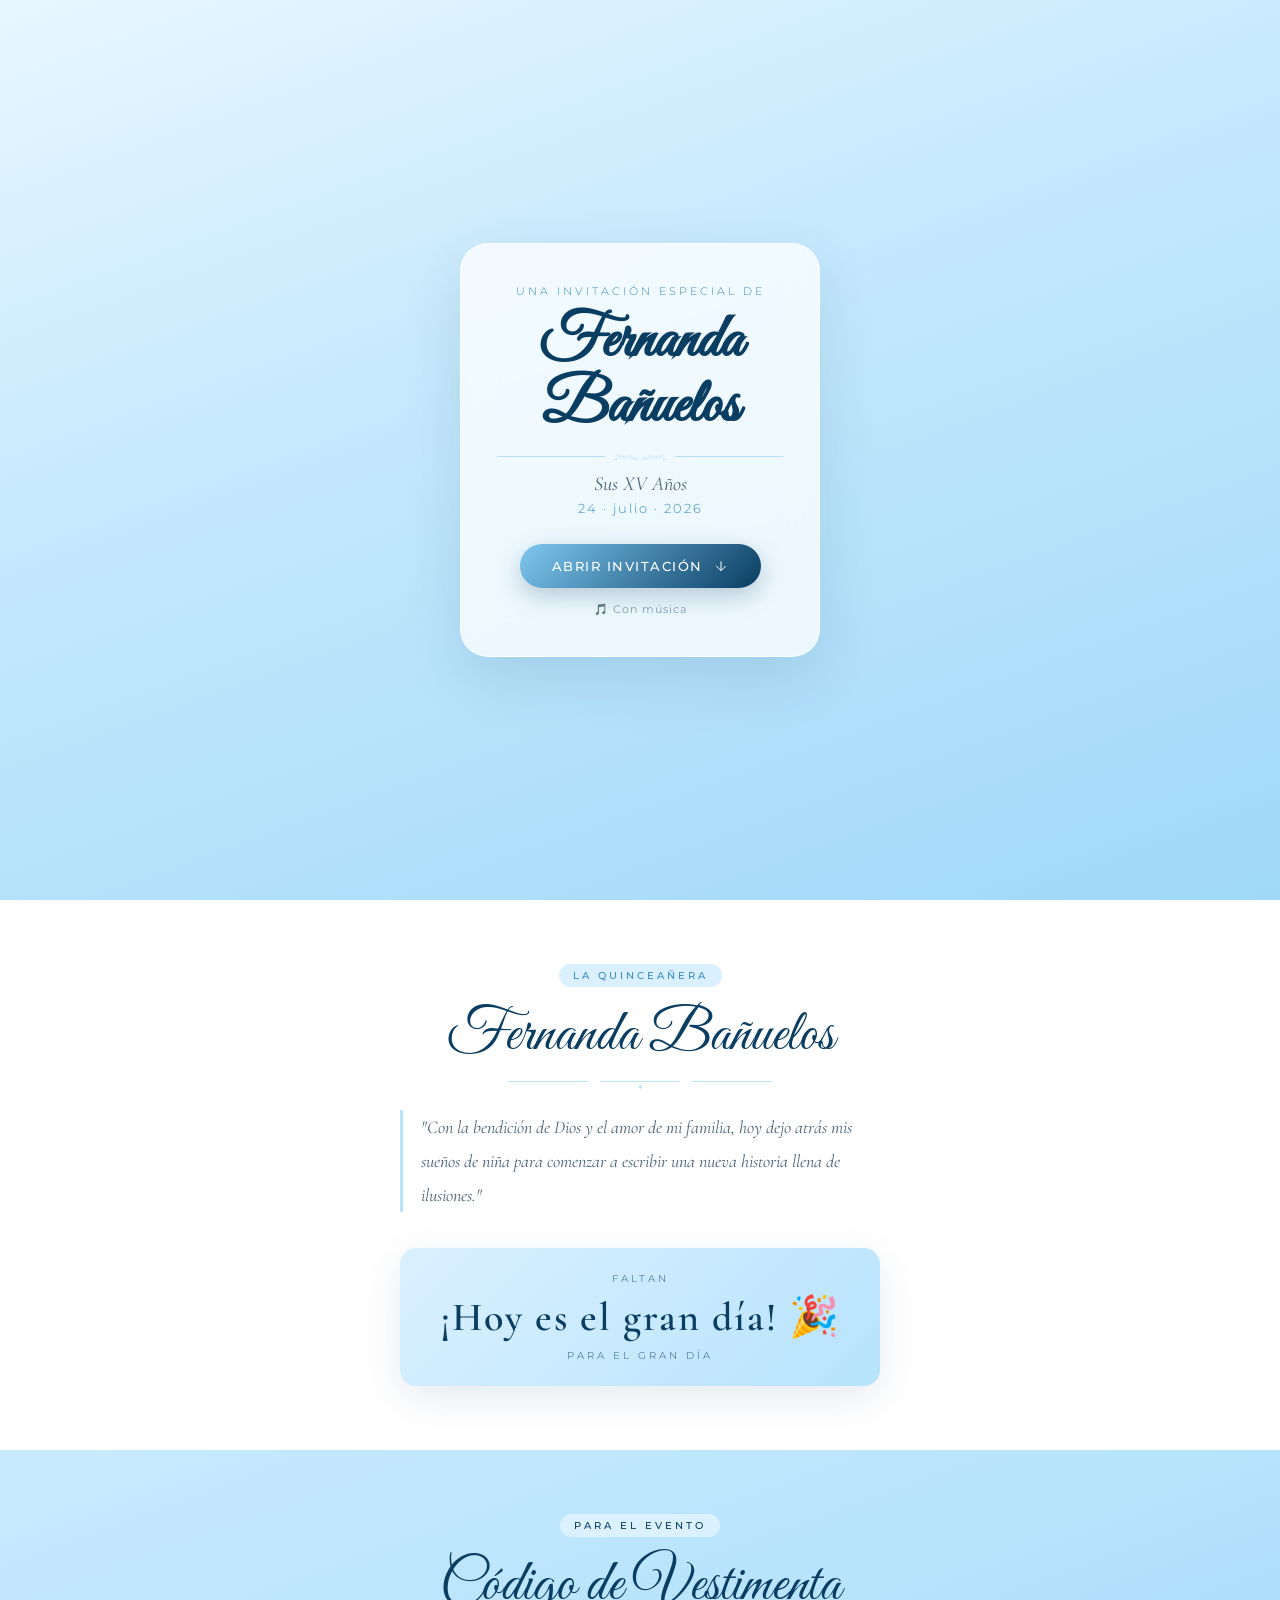
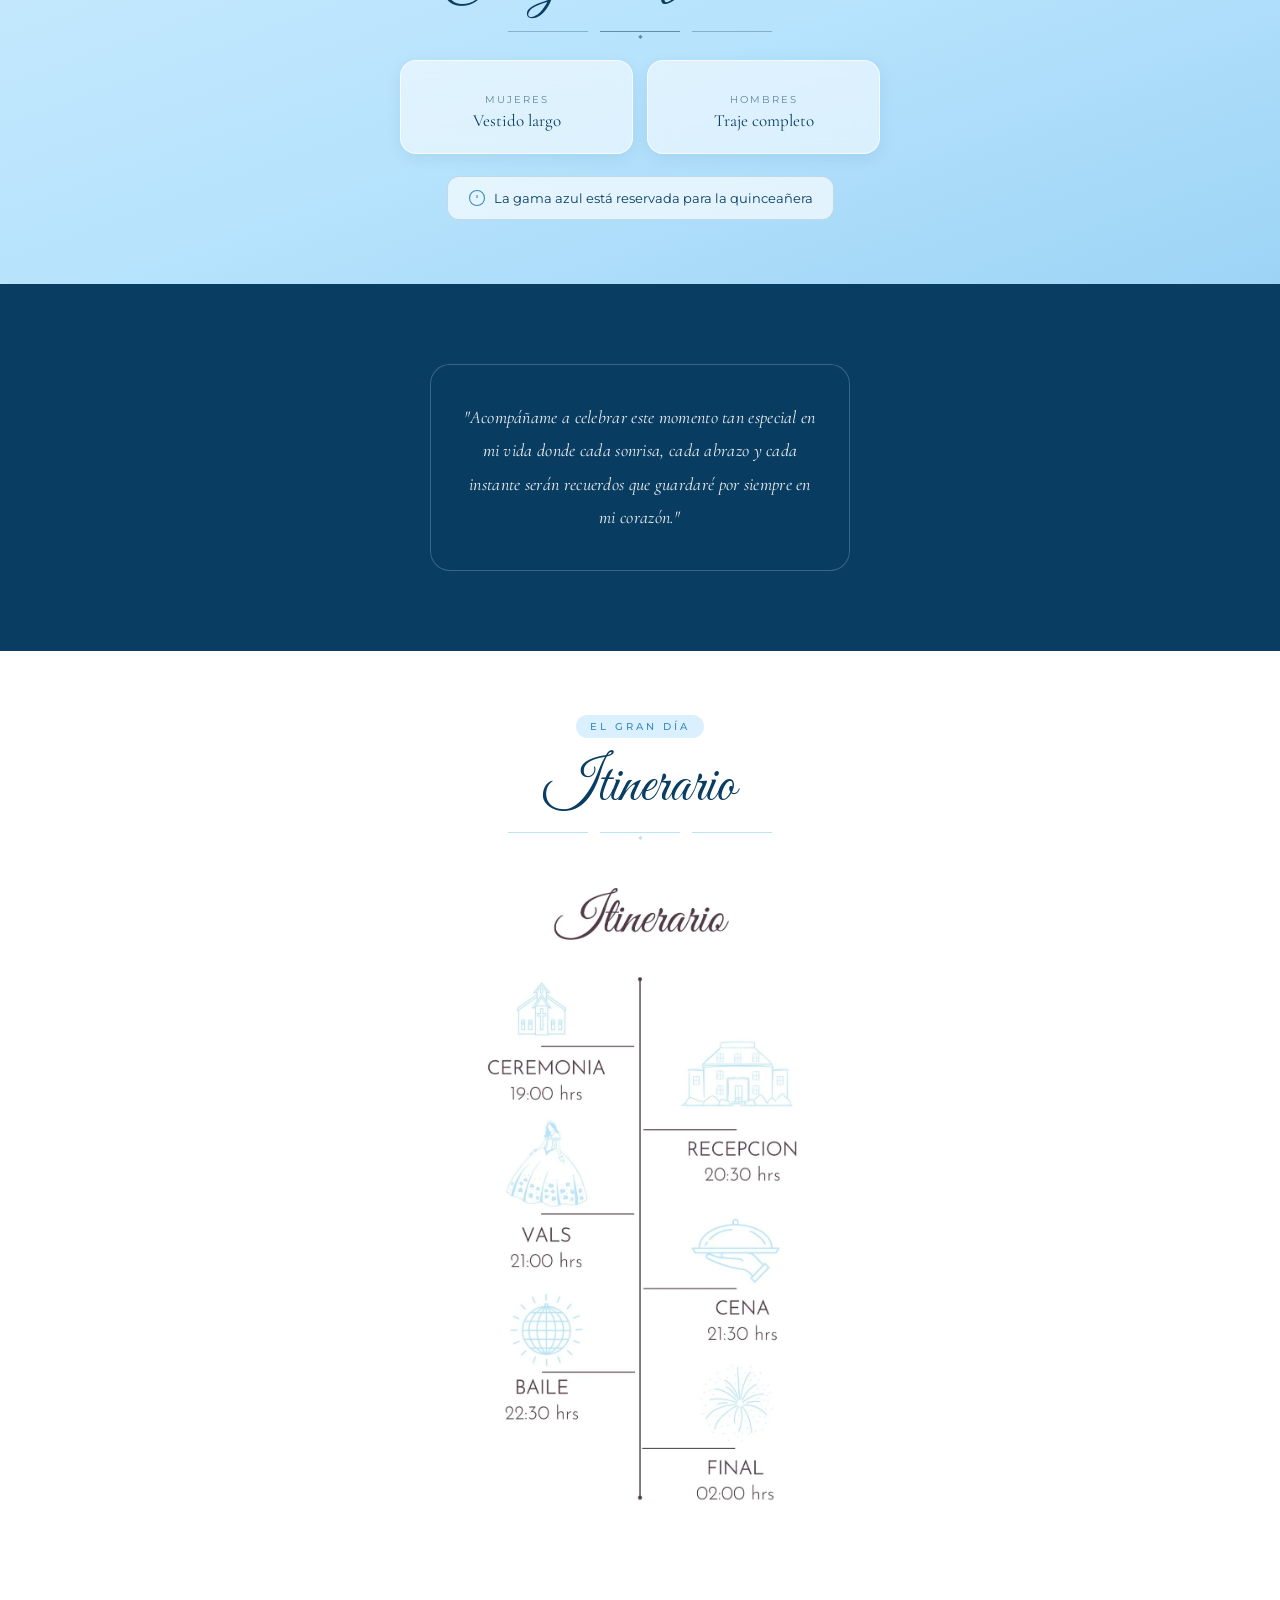
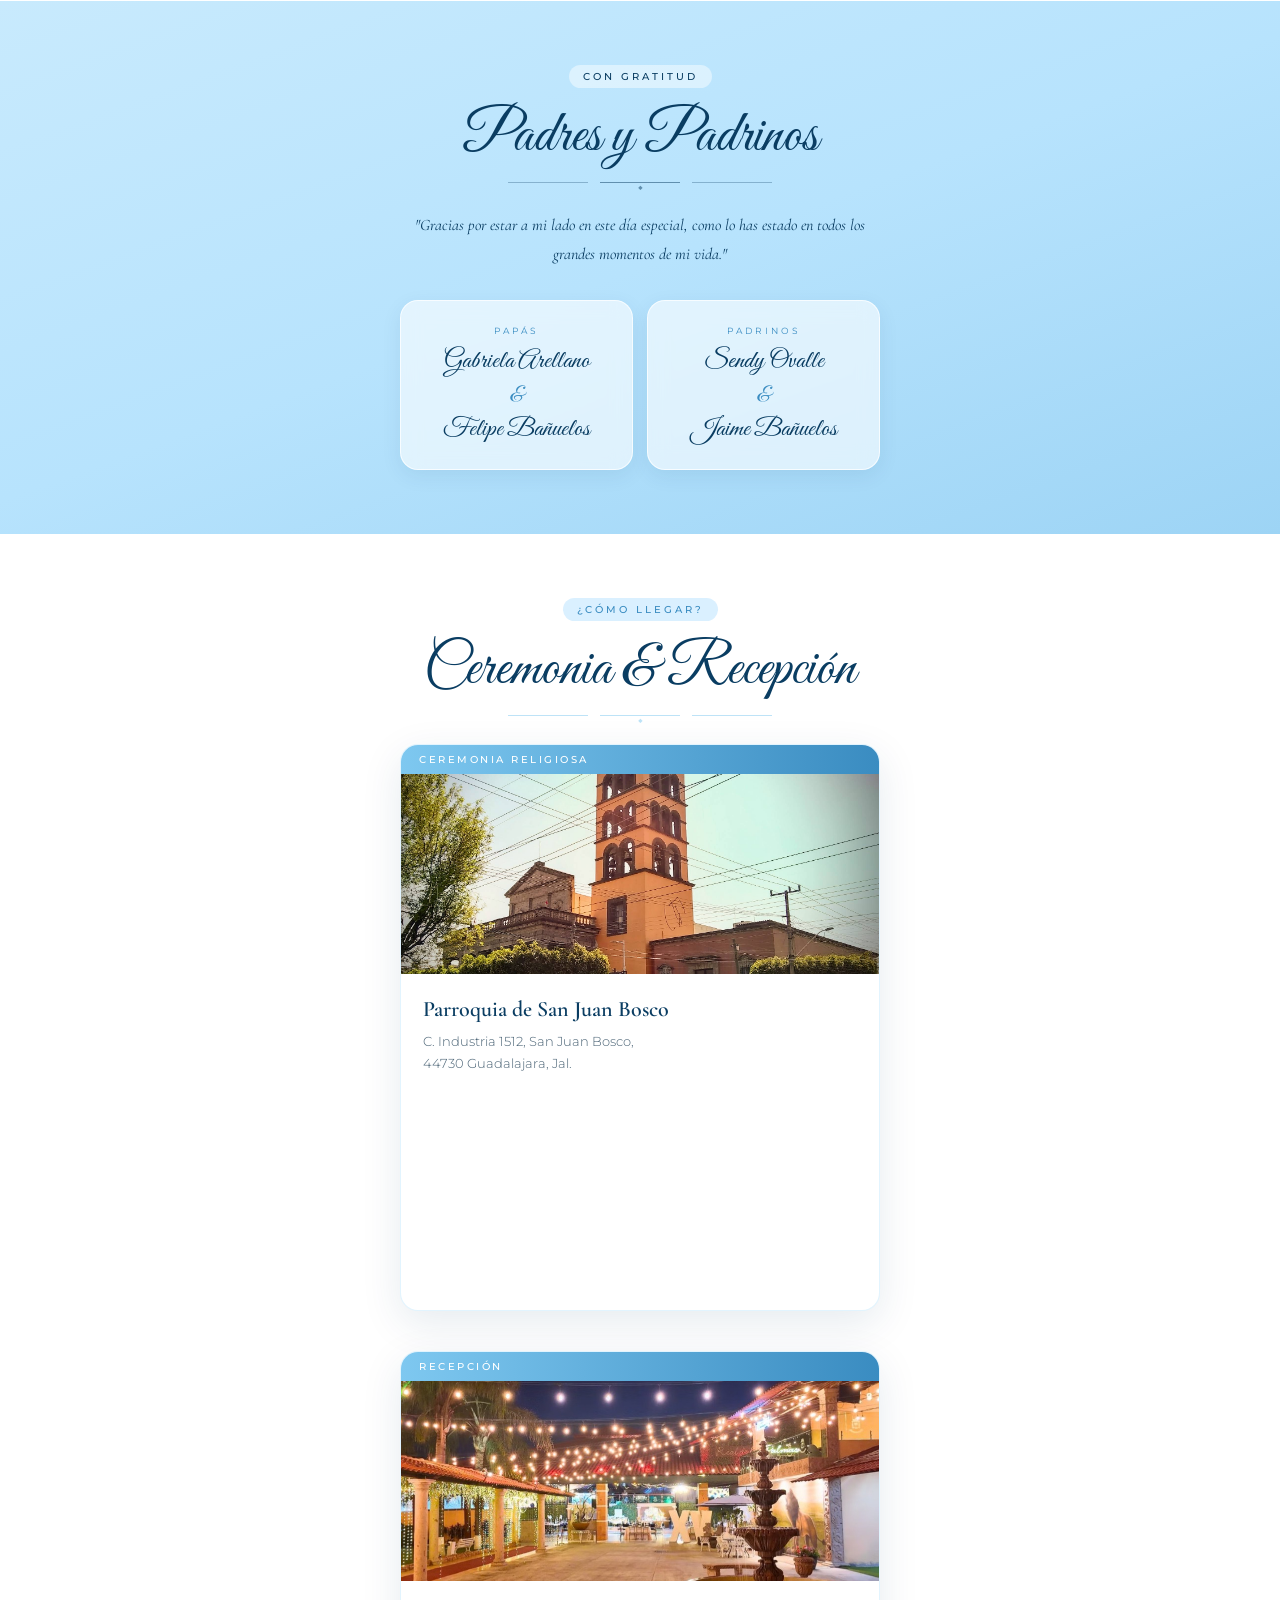
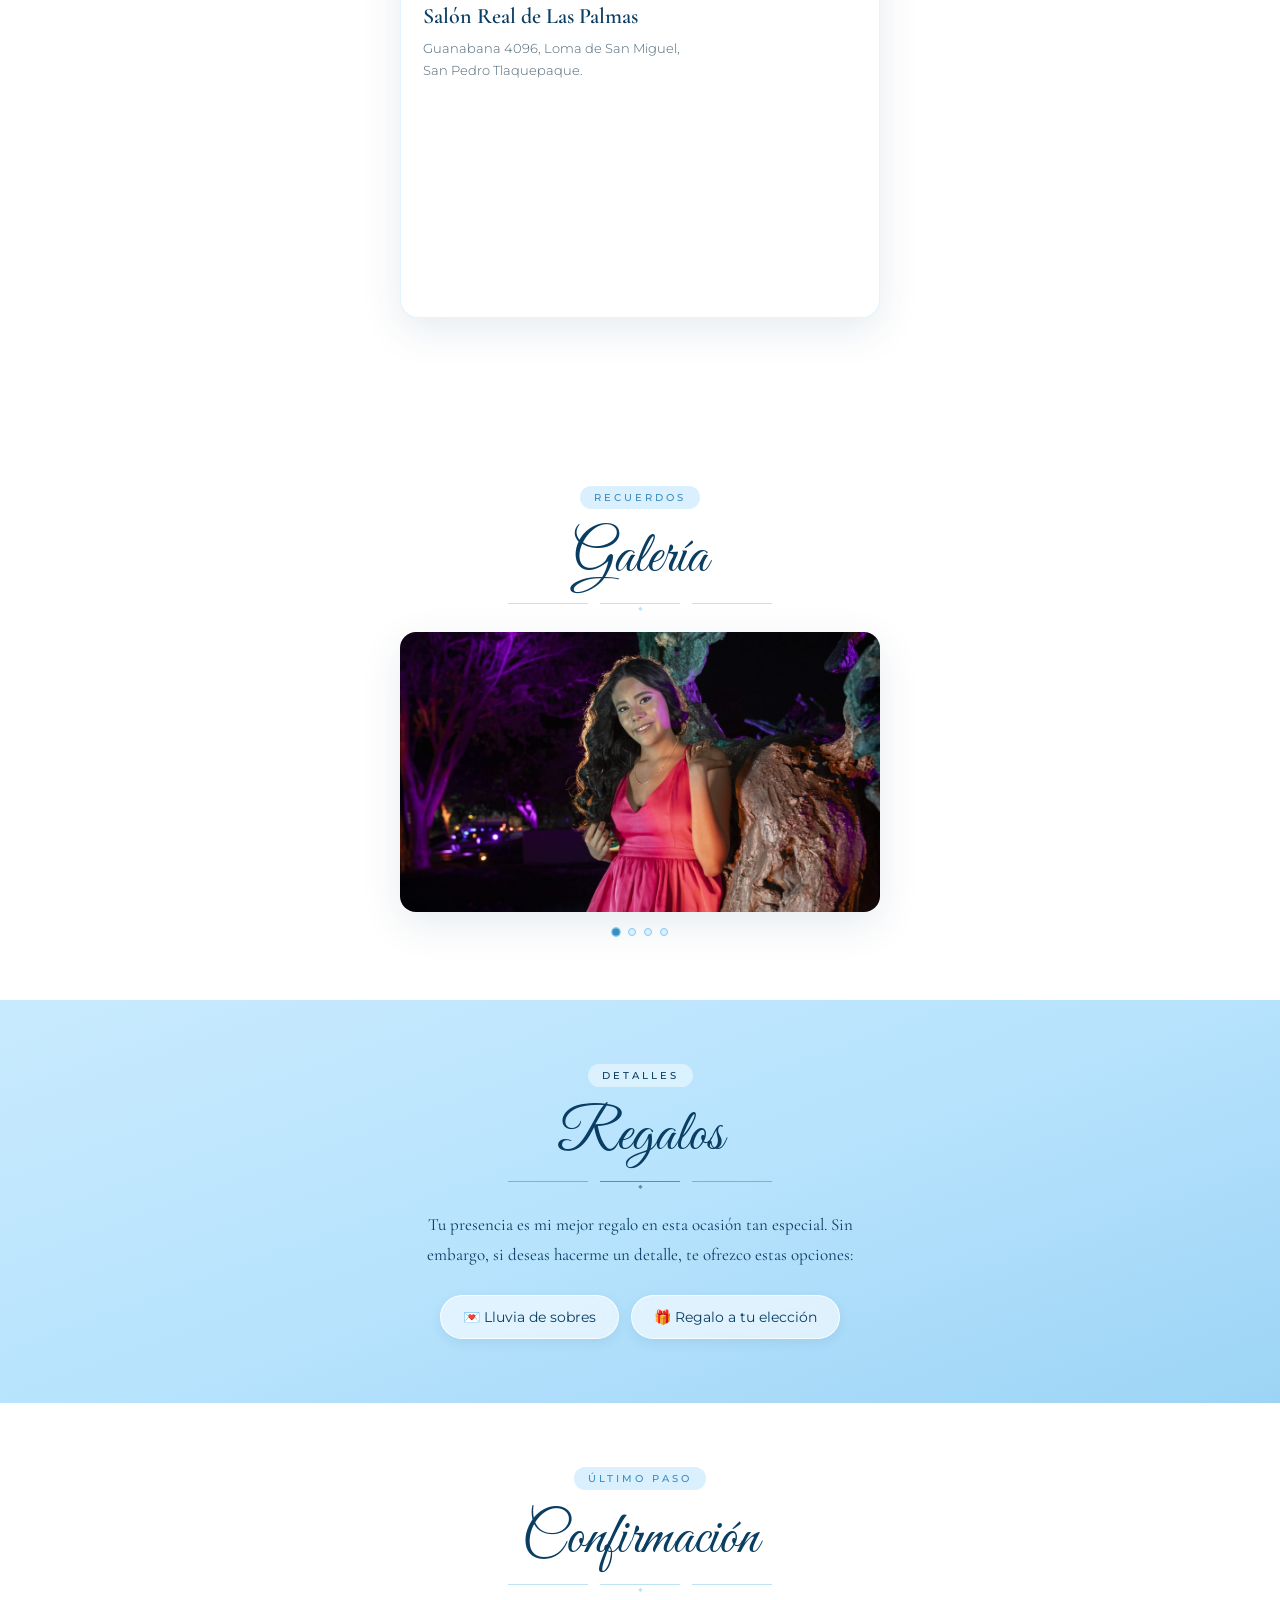
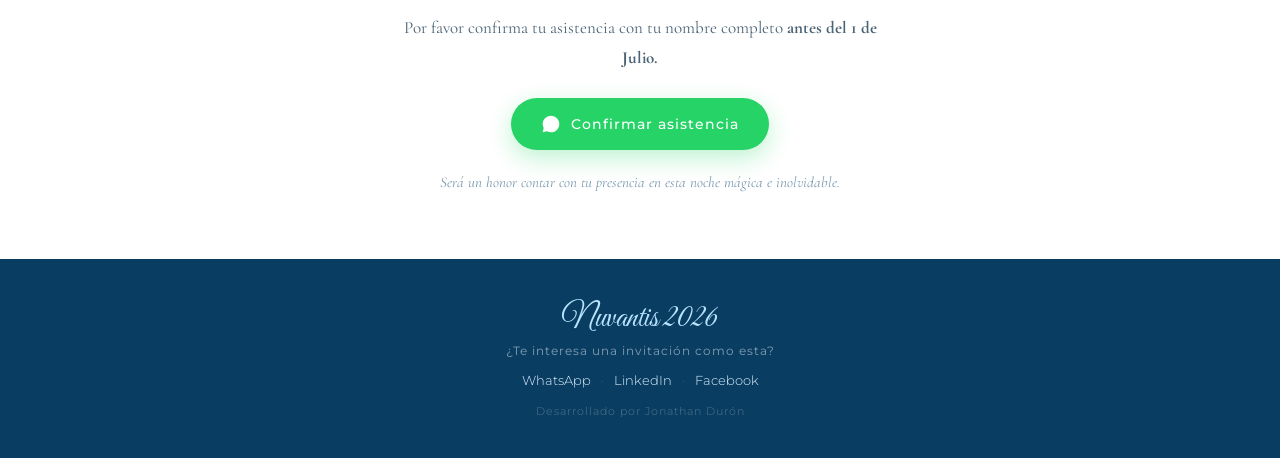
==== commit 98bc6cb7: "color changes" ====
--- a/index.html
+++ b/index.html
@@ -2,252 +2,270 @@
 <html lang="es">
 
 <head>
-    <meta charset="UTF-8">
-    <title>XV Años Fernanda</title>
-    <meta name="viewport" content="width=device-width, initial-scale=1.0">
-    <link href="https://fonts.googleapis.com/css2?family=Great+Vibes&family=Cormorant+Garamond:ital,wght@0,300;0,400;1,300&family=Jost:wght@200;300;400&display=swap" rel="stylesheet">
-    <link rel="stylesheet" href="style/styles.css">
+  <meta charset="UTF-8">
+  <title>XV Años Fernanda</title>
+  <meta name="viewport" content="width=device-width, initial-scale=1.0">
+  <link href="https://fonts.googleapis.com/css2?family=Cormorant+Garamond:ital,wght@0,300;0,400;0,600;1,300;1,400&family=Great+Vibes&family=Montserrat:wght@200;300;400;500&display=swap" rel="stylesheet">
+  <link rel="stylesheet" href="style/styles.css">
 </head>
 
 <body>
 
-    <!-- 🎵 Música -->
-    <audio id="music" loop>
-        <source src="source/music.mp3" type="audio/mpeg">
-    </audio>
-
-    <!-- ✨ MODAL DE BIENVENIDA -->
-    <div id="welcomeModal" class="modal-overlay">
-        <div class="modal-box">
-            <div class="modal-deco">✦</div>
-            <h2 class="modal-title">Bienvenida</h2>
-            <p class="modal-name">XV Años<br><span>Fernanda</span></p>
-            <p class="modal-text">Activa el sonido para disfrutar la experiencia completa.</p>
-            <div class="modal-buttons">
-                <button class="modal-btn primary" id="btnConSonido">🎵 Entrar con música</button>
-                <button class="modal-btn secondary" id="btnSinSonido">Entrar sin música</button>
-            </div>
-            <div class="modal-deco bottom">✦</div>
-        </div>
-    </div>
-
-    <!-- Control de música -->
-    <div class="music-control">
-        <button id="musicBtn" title="Música">🔊</button>
-    </div>
-
-    <!-- Botón volver arriba -->
-    <button id="backToTop" aria-label="Volver arriba">↑</button>
-
-    <!-- ═══════════════════════════════ PORTADA ═══════════════════════════════ -->
-    <section id="hero">
-        <div class="hero-overlay">
-            <div class="hero-content">
-                <p class="hero-sub">Una noche para recordar</p>
-                <h1 class="hero-title">XV Años</h1>
-                <h2 class="hero-name">Fernanda Bañuelos</h2>
-                <div class="hero-divider">
-                    <span></span><span class="diamond">◆</span><span></span>
-                </div>
-                <p class="hero-date">24 · julio · 2026</p>
-            </div>
-        </div>
-        <div class="hero-scroll-hint">
-            <span>◆</span>
-        </div>
-    </section>
-
-    <!-- ═══════════════════════════════ MENSAJE ═══════════════════════════════ -->
-    <section class="section white fade-section">
-        <div class="container center">
-            <p class="section-label">Un mensaje de corazón</p>
-            <h2 class="section-name">Fernanda Bañuelos</h2>
-            <div class="ornament">❦</div>
-            <p class="mensaje">
-                "Con la bendición de Dios y el amor de mi familia, hoy dejo atrás mis sueños de niña para comenzar a escribir una nueva historia llena de ilusiones."
-            </p>
-            <div class="countdown-wrapper">
-                <p class="countdown-label">Faltan</p>
-                <div id="countdown" class="countdown"></div>
-                <p class="countdown-label">para el gran día</p>
-            </div>
-        </div>
-    </section>
-
-    <!-- ═══════════════════════════════ AVISO ═══════════════════════════════ -->
-    <section class="section dark fade-section">
-        <p class="section-label light">Para el evento</p>
-        <div class="ornament light">◆</div>
-        <p class="aviso-text">Agradezco tu atención para las siguientes indicaciones:</p>
-    </section>
-
-    <!-- ═══════════════════════════════ VESTIMENTA ═══════════════════════════════ -->
-    <section class="section white fade-section">
-        <p class="section-label">Código de Vestimenta</p>
-        <h2 class="section-name">Formal</h2>
-        <div class="dress-grid">
-            <div class="dress-card">
-                <div class="dress-icon">👗</div>
-                <p class="dress-role">Mujeres</p>
-                <p class="dress-detail">Vestido largo</p>
-            </div>
-            <div class="dress-card">
-                <div class="dress-icon">🤵</div>
-                <p class="dress-role">Hombres</p>
-                <p class="dress-detail">Traje completo</p>
-            </div>
-        </div>
-        <div class="highlight-box">
-            <span>◆</span>
-            <p>Gama de azul reservada<br>para la quinceañera</p>
-            <span>◆</span>
-        </div>
-    </section>
-
-    <!-- ═══════════════════════════════ FRASE CENTRAL ═══════════════════════════════ -->
-    <section class="section dark fade-section">
-        <div class="ornament light">❦</div>
-        <p class="frase-central">
-            Acompáñame a celebrar este momento tan especial en mi vida, donde cada sonrisa, cada abrazo y cada instante serán recuerdos que guardaré por siempre en mi corazón.
-        </p>
-        <div class="ornament light">◆</div>
-    </section>
-
-    <!-- ═══════════════════════════════ ITINERARIO ═══════════════════════════════ -->
-    <section class="section white fade-section">
-        <p class="section-label">El gran día</p>
-        <h2 class="section-name">Itinerario</h2>
-        <div class="timeline">
-            <div class="timeline-item">
-                <div class="tl-time">17:00</div>
-                <div class="tl-dot"></div>
-                <div class="tl-content">
-                    <p class="tl-title">Misa de XV años</p>
-                    <p class="tl-place">Parroquia de San Juan Bosco</p>
-                </div>
-            </div>
-            <div class="timeline-item">
-                <div class="tl-time">19:00</div>
-                <div class="tl-dot"></div>
-                <div class="tl-content">
-                    <p class="tl-title">Recepción & Fiesta</p>
-                    <p class="tl-place">Salón Real de Las Palmas</p>
-                </div>
-            </div>
-        </div>
-    </section>
-
-    <!-- ═══════════════════════════════ FAMILIA ═══════════════════════════════ -->
-    <section class="section dark fade-section">
-        <p class="section-label light">Con el amor de</p>
-        <h2 class="section-name light">Padres y Padrinos</h2>
-        <div class="ornament light">❦</div>
-        <p class="aviso-text">"Gracias por estar a mi lado en este día especial, como lo has estado en todos los grandes momentos de mi vida."</p>
-
-        <div class="family-slider">
-            <div class="slider-track">
-                <div class="slide">
-                    <h3>Gabriela Arellano</h3>
-                    <span class="amp">&</span>
-                    <h3>Felipe Bañuelos</h3>
-                    <p>Papás</p>
-                </div>
-                <div class="slide">
-                    <h3>Sendy Ovalle</h3>
-                    <span class="amp">&</span>
-                    <h3>Jaime Bañuelos</h3>
-                    <p>Padrinos</p>
-                </div>
-            </div>
-        </div>
-    </section>
-
-    <!-- ═══════════════════════════════ UBICACIONES ═══════════════════════════════ -->
-    <section class="section white fade-section">
-        <p class="section-label">¿Dónde nos vemos?</p>
-        <h2 class="section-name">Ceremonia Religiosa</h2>
-
-        <div class="event-card">
-            <img src="images/iglesia.png" alt="Iglesia" class="event-img">
-            <div class="event-content">
-                <p class="event-place">Parroquia de San Juan Bosco</p>
-                <p class="event-address">C. Industria 1512, San Juan Bosco,<br>44730 Guadalajara, Jal.</p>
-            </div>
-        </div>
-
-        <iframe src="https://maps.google.com/maps?q=Parroquia%20San%20Juan%20Bosco%20Guadalajara&t=&z=13&ie=UTF8&iwloc=&output=embed" title="Mapa Iglesia"></iframe>
-
-        <h2 class="section-name" style="margin-top: 40px;">Recepción</h2>
-
-        <div class="event-card">
-            <img src="images/terraza2.jpeg" alt="Salón" class="event-img">
-            <div class="event-content">
-                <p class="event-place">Salón Real de Las Palmas</p>
-                <p class="event-address">Guanabana 4096, Loma de San Miguel,<br>San Pedro Tlaquepaque.</p>
-            </div>
-        </div>
-
-        <iframe src="https://maps.google.com/maps?q=Real%20de%20Las%20Palmas%20Tlaquepaque&t=&z=13&ie=UTF8&iwloc=&output=embed" title="Mapa Salón"></iframe>
-    </section>
-
-    <!-- ═══════════════════════════════ GALERÍA ═══════════════════════════════ -->
-    <section class="section white fade-section">
-        <p class="section-label">Momentos</p>
-        <h2 class="section-name">Galería</h2>
-        <div class="carousel">
-            <div class="carousel-track">
-                <img src="images/1.jpeg" alt="Foto 1">
-                <img src="images/2.jpeg" alt="Foto 2">
-                <img src="images/3.jpeg" alt="Foto 3">
-                <img src="images/4.jpeg" alt="Foto 4">
-            </div>
-            <div class="carousel-dots">
-                <span class="dot active" data-idx="0"></span>
-                <span class="dot" data-idx="1"></span>
-                <span class="dot" data-idx="2"></span>
-                <span class="dot" data-idx="3"></span>
-            </div>
-        </div>
-    </section>
-
-    <!-- ═══════════════════════════════ REGALOS ═══════════════════════════════ -->
-    <section class="section dark fade-section">
-        <p class="section-label light">Con cariño</p>
-        <h2 class="section-name light">Regalos</h2>
-        <div class="ornament light">◆</div>
-        <p class="aviso-text">Tu presencia es mi mejor regalo. Sin embargo, si deseas hacerme un detalle, te ofrezco estas opciones:</p>
-        <p class="aviso-text" style="font-weight:300; margin-top: 0;">💌 Lluvia de sobres o regalo a tu elección.</p>
-    </section>
-
-    <!-- ═══════════════════════════════ CIERRE ═══════════════════════════════ -->
-    <section class="section dark fade-section">
-        <div class="ornament light">❦</div>
-        <p class="frase-central">Será un honor contar con tu presencia en mis XV años, para compartir juntos esta noche mágica e inolvidable.</p>
-    </section>
-
-    <!-- ═══════════════════════════════ CONFIRMACIÓN ═══════════════════════════════ -->
-    <section class="section white fade-section">
-        <p class="section-label">¿Vendrás?</p>
-        <h2 class="section-name">Confirma tu asistencia</h2>
-        <p style="color:#666; font-size:14px; margin-bottom: 30px;">Por favor confirma antes del <strong>1 de julio</strong><br>indicando el nombre completo del invitado.</p>
-        <a class="btn-confirm" href="https://wa.me/525642420956?text=Confirmo%20mi%20asistencia%20a%20tu%20fiesta%20de%20XV%20años.%20Mi%20nombre%20es:%20" target="_blank">
-            💬 Confirmar por WhatsApp
-        </a>
-    </section>
-
-    <!-- ═══════════════════════════════ FOOTER ═══════════════════════════════ -->
-    <footer>
-        <p>¿Te interesa una invitación como esta?</p>
-        <div class="footer-links">
-            <a href="https://wa.me/525642420956">WhatsApp</a>
-            <span>·</span>
-            <a href="http://www.linkedin.com/in/jonathan-durón">LinkedIn</a>
-            <span>·</span>
-            <a href="https://www.facebook.com/profile.php?id=61587708778083">Facebook</a>
-        </div>
-        <p class="footer-copy">© Nuvantis 2026 · Desarrollado por Jonathan Durón</p>
-    </footer>
-
-    <script src="scripts/app.js"></script>
+  <!-- Música -->
+  <audio id="music" loop>
+    <source src="source/music.mp3" type="audio/mpeg">
+  </audio>
+
+  <!-- ✨ PANTALLA DE BIENVENIDA -->
+  <div id="welcome-screen">
+    <div class="welcome-petals">
+      <span></span><span></span><span></span><span></span>
+      <span></span><span></span><span></span><span></span>
+    </div>
+    <div class="welcome-content">
+      <p class="welcome-pre">Una invitación especial de</p>
+      <h1 class="welcome-name">Fernanda<br>Bañuelos</h1>
+      <div class="welcome-divider">
+        <span></span><img src="images/separador.webp" alt="" onerror="this.style.display='none'"><span></span>
+      </div>
+      <p class="welcome-sub">Sus XV Años</p>
+      <p class="welcome-date">24 · julio · 2026</p>
+      <button id="welcome-btn">
+        <span>Abrir invitación</span>
+        <svg viewBox="0 0 24 24" fill="none" stroke="currentColor" stroke-width="1.5"><path d="M12 19V5M5 12l7-7 7 7"/></svg>
+      </button>
+      <p class="welcome-music-note">🎵 Con música</p>
+    </div>
+  </div>
+
+  <!-- Control música -->
+  <div class="music-control">
+    <button id="musicBtn" title="Música">🔊</button>
+  </div>
+
+  <!-- Botón volver arriba -->
+  <button id="backToTop" title="Volver arriba">↑</button>
+
+  <!-- ═══════════════════ PORTADA ═══════════════════ -->
+  <section id="hero">
+    <!--
+      <img> real con fetchpriority="high" + loading="eager":
+      el navegador lo descarga SIEMPRE de inmediato, independientemente
+      de overlays encima o de si el elemento es "visible" visualmente.
+      Se posiciona absolute para cubrir el hero como si fuera background.
+    -->
+    <img
+      id="hero-img"
+      src="images/1.jpeg"
+      alt=""
+      fetchpriority="high"
+      loading="eager"
+      decoding="sync"
+    >
+    <div class="hero-overlay">
+      <div class="hero-corner tl"></div>
+      <div class="hero-corner tr"></div>
+      <div class="hero-corner bl"></div>
+      <div class="hero-corner br"></div>
+      <div class="hero-content">
+        <p class="hero-pre">Quince Años</p>
+        <h1 class="hero-title">Fernanda</h1>
+        <div class="hero-line"></div>
+        <p class="hero-date">24 · Julio · 2026</p>
+      </div>
+    </div>
+    <div class="hero-scroll-hint"><span></span></div>
+  </section>
+
+  <!-- ═══════════════════ MENSAJE ═══════════════════ -->
+  <section class="section white fade-section">
+    <div class="container">
+      <span class="section-tag">La quinceañera</span>
+      <h2 class="script-title">Fernanda Bañuelos</h2>
+      <div class="ornament-line">
+        <span></span><span class="diamond">◆</span><span></span>
+      </div>
+      <blockquote class="mensaje">
+        "Con la bendición de Dios y el amor de mi familia, hoy dejo atrás mis sueños de niña para comenzar a escribir una nueva historia llena de ilusiones."
+      </blockquote>
+      <div class="countdown-wrap">
+        <p class="countdown-label">Faltan</p>
+        <div id="countdown" class="countdown-display"></div>
+        <p class="countdown-label">para el gran día</p>
+      </div>
+    </div>
+  </section>
+
+  <!-- ═══════════════════ VESTIMENTA ═══════════════════ -->
+  <section class="section blue-section fade-section">
+    <div class="container">
+      <span class="section-tag light">Para el evento</span>
+      <h2 class="script-title light">Código de Vestimenta</h2>
+      <div class="ornament-line light">
+        <span></span><span class="diamond">◆</span><span></span>
+      </div>
+      <div class="dress-grid">
+        <div class="dress-card">
+          <div class="dress-icon"></div>
+          <p class="dress-label">Mujeres</p>
+          <p class="dress-detail">Vestido largo</p>
+        </div>
+        <div class="dress-card">
+          <div class="dress-icon"></div>
+          <p class="dress-label">Hombres</p>
+          <p class="dress-detail">Traje completo</p>
+        </div>
+      </div>
+      <div class="dress-note">
+        <svg viewBox="0 0 24 24" fill="none" stroke="currentColor" stroke-width="1.5" width="18"><circle cx="12" cy="12" r="10"/><path d="M12 8v4M12 16h.01"/></svg>
+        La gama azul está reservada para la quinceañera
+      </div>
+    </div>
+  </section>
+
+  <!-- ═══════════════════ FRASE INTERMEDIA ═══════════════════ -->
+  <section class="section parallax-section fade-section">
+    <div class="parallax-overlay">
+      <p class="parallax-quote">
+        "Acompáñame a celebrar este momento tan especial en mi vida donde cada sonrisa, cada abrazo y cada instante serán recuerdos que guardaré por siempre en mi corazón."
+      </p>
+    </div>
+  </section>
+
+  <!-- ═══════════════════ ITINERARIO ═══════════════════ -->
+  <section class="section white fade-section">
+    <div class="container">
+      <span class="section-tag">El gran día</span>
+      <h2 class="script-title">Itinerario</h2>
+      <div class="ornament-line">
+        <span></span><span class="diamond">◆</span><span></span>
+      </div>
+      <img src="images/itinerario.webp" style="width:100%;border-radius:12px;" alt="Itinerario" onerror="this.style.display='none'">
+    </div>
+  </section>
+
+  <!-- ═══════════════════ PADRES Y PADRINOS ═══════════════════ -->
+  <section class="section blue-section fade-section">
+    <div class="container">
+      <span class="section-tag light">Con gratitud</span>
+      <h2 class="script-title light">Padres y Padrinos</h2>
+      <div class="ornament-line light">
+        <span></span><span class="diamond">◆</span><span></span>
+      </div>
+      <p class="section-quote light">"Gracias por estar a mi lado en este día especial, como lo has estado en todos los grandes momentos de mi vida."</p>
+      <div class="family-grid">
+        <div class="family-card">
+          <p class="family-role">Papás</p>
+          <h3 class="family-name">Gabriela Arellano</h3>
+          <p class="family-amp">&amp;</p>
+          <h3 class="family-name">Felipe Bañuelos</h3>
+        </div>
+        <div class="family-card">
+          <p class="family-role">Padrinos</p>
+          <h3 class="family-name">Sendy Ovalle</h3>
+          <p class="family-amp">&amp;</p>
+          <h3 class="family-name">Jaime Bañuelos</h3>
+        </div>
+      </div>
+    </div>
+  </section>
+
+  <!-- ═══════════════════ UBICACIONES ═══════════════════ -->
+  <section class="section white fade-section">
+    <div class="container">
+      <span class="section-tag">¿Cómo llegar?</span>
+      <h2 class="script-title">Ceremonia &amp; Recepción</h2>
+      <div class="ornament-line">
+        <span></span><span class="diamond">◆</span><span></span>
+      </div>
+      <div class="event-card">
+        <div class="event-badge">Ceremonia Religiosa</div>
+        <img src="images/iglesia.png" alt="Iglesia" onerror="this.style.background='#f0f8ff';this.style.height='120px'">
+        <div class="event-content">
+          <h3 class="event-name">Parroquia de San Juan Bosco</h3>
+          <p class="event-address">C. Industria 1512, San Juan Bosco,<br>44730 Guadalajara, Jal.</p>
+        </div>
+        <iframe src="https://maps.google.com/maps?q=Parroquia%20San%20Juan%20Bosco%20Guadalajara&t=&z=13&ie=UTF8&iwloc=&output=embed" loading="lazy" title="Iglesia mapa"></iframe>
+      </div>
+      <div class="event-card">
+        <div class="event-badge">Recepción</div>
+        <img src="images/terraza2.jpeg" alt="Salón" onerror="this.style.background='#f0f8ff';this.style.height='120px'">
+        <div class="event-content">
+          <h3 class="event-name">Salón Real de Las Palmas</h3>
+          <p class="event-address">Guanabana 4096, Loma de San Miguel,<br>San Pedro Tlaquepaque.</p>
+        </div>
+        <iframe src="https://maps.google.com/maps?q=Real%20de%20Las%20Palmas%20Tlaquepaque&t=&z=13&ie=UTF8&iwloc=&output=embed" loading="lazy" title="Salón mapa"></iframe>
+      </div>
+    </div>
+  </section>
+
+  <!-- ═══════════════════ GALERÍA ═══════════════════ -->
+  <section class="section white fade-section">
+    <div class="container">
+      <span class="section-tag">Recuerdos</span>
+      <h2 class="script-title">Galería</h2>
+      <div class="ornament-line">
+        <span></span><span class="diamond">◆</span><span></span>
+      </div>
+      <div class="gallery-track-wrap">
+        <div class="gallery-track" id="galleryTrack">
+          <img src="images/1.jpeg" alt="">
+          <img src="images/2.jpeg" alt="">
+          <img src="images/3.jpeg" alt="">
+          <img src="images/4.jpeg" alt="">
+        </div>
+      </div>
+      <div class="gallery-dots" id="galleryDots"></div>
+    </div>
+  </section>
+
+  <!-- ═══════════════════ REGALOS ═══════════════════ -->
+  <section class="section blue-section fade-section">
+    <div class="container">
+      <span class="section-tag light">Detalles</span>
+      <h2 class="script-title light">Regalos</h2>
+      <div class="ornament-line light">
+        <span></span><span class="diamond">◆</span><span></span>
+      </div>
+      <p class="section-text light">Tu presencia es mi mejor regalo en esta ocasión tan especial. Sin embargo, si deseas hacerme un detalle, te ofrezco estas opciones:</p>
+      <div class="gift-options">
+        <div class="gift-pill">💌 Lluvia de sobres</div>
+        <div class="gift-pill">🎁 Regalo a tu elección</div>
+      </div>
+    </div>
+  </section>
+
+  <!-- ═══════════════════ CONFIRMACIÓN ═══════════════════ -->
+  <section class="section white fade-section">
+    <div class="container">
+      <span class="section-tag">Último paso</span>
+      <h2 class="script-title">Confirmación</h2>
+      <div class="ornament-line">
+        <span></span><span class="diamond">◆</span><span></span>
+      </div>
+      <p class="section-text">Por favor confirma tu asistencia con tu nombre completo <strong>antes del 1 de Julio.</strong></p>
+      <a class="btn-confirm" href="https://wa.me/525642420956?text=Confirmo%20mi%20asistencia%20a%20tu%20fiesta%20de%20XV%20años.%20Mi%20nombre%20es:%20" target="_blank">
+        <svg viewBox="0 0 24 24" fill="currentColor" width="20"><path d="M17.472 14.382c-.297-.149-1.758-.867-2.03-.967-.273-.099-.471-.148-.67.15-.197.297-.767.966-.94 1.164-.173.199-.347.223-.644.075-.297-.15-1.255-.463-2.39-1.475-.883-.788-1.48-1.761-1.653-2.059-.173-.297-.018-.458.13-.606.134-.133.298-.347.446-.52.149-.174.198-.298.298-.497.099-.198.05-.371-.025-.52-.075-.149-.669-1.612-.916-2.207-.242-.579-.487-.5-.669-.51-.173-.008-.371-.01-.57-.01-.198 0-.52.074-.792.372-.272.297-1.04 1.016-1.04 2.479 0 1.462 1.065 2.875 1.213 3.074.149.198 2.096 3.2 5.077 4.487.709.306 1.262.489 1.694.625.712.227 1.36.195 1.871.118.571-.085 1.758-.719 2.006-1.413.248-.694.248-1.289.173-1.413-.074-.124-.272-.198-.57-.347z"/><path d="M11.997 2C6.477 2 2 6.477 2 11.997c0 1.762.459 3.417 1.265 4.857L2 22l5.281-1.244A9.954 9.954 0 0011.997 22C17.52 22 22 17.52 22 11.997 22 6.477 17.52 2 11.997 2z"/></svg>
+        Confirmar asistencia
+      </a>
+      <p class="confirm-hint">Será un honor contar con tu presencia en esta noche mágica e inolvidable.</p>
+    </div>
+  </section>
+
+  <!-- FOOTER -->
+  <footer>
+    <p class="footer-brand">Nuvantis 2026</p>
+    <p class="footer-sub">¿Te interesa una invitación como esta?</p>
+    <div class="footer-links">
+      <a href="https://wa.me/525642420956">WhatsApp</a>
+      <span>·</span>
+      <a href="http://www.linkedin.com/in/jonathan-durón">LinkedIn</a>
+      <span>·</span>
+      <a href="https://www.facebook.com/profile.php?id=61587708778083">Facebook</a>
+    </div>
+    <p class="footer-dev">Desarrollado por Jonathan Durón</p>
+  </footer>
+
+  <script src="scripts/app.js"></script>
 </body>
 </html>
--- a/style/styles.css
+++ b/style/styles.css
@@ -1,770 +1,811 @@
-/* ══════════════════════════════════════════════════════
-   XV AÑOS FERNANDA — Estilos
-   Paleta: Azul cielo (#B7E3FD) + Azul oscuro (#0a3d62) + Dorado (#C9A84C)
-   Fuentes: Great Vibes (caligrafía) + Cormorant Garamond (elegante) + Jost (cuerpo)
-══════════════════════════════════════════════════════ */
+/* ══════════════════════════════════════════
+   XV AÑOS FERNANDA — styles.css
+   Tema: Azul cielo suave · Elegancia romántica
+   ══════════════════════════════════════════ */
 
 :root {
-    --azul-claro: #B7E3FD;
-    --azul-oscuro: #0a3d62;
-    --azul-medio: #1a5276;
-    --dorado: #C9A84C;
-    --dorado-claro: #e8d5a3;
-    --blanco: #fafaf8;
-    --gris: #666;
-    --font-cali: 'Great Vibes', cursive;
-    --font-elegante: 'Cormorant Garamond', serif;
-    --font-body: 'Jost', sans-serif;
-}
-
-/* ─── RESET & BASE ─────────────────────────────────── */
+  --sky:       #B7E3FD;
+  --sky-light: #daf0ff;
+  --sky-deep:  #7ec8f0;
+  --sky-dark:  #3a8cc1;
+  --navy:      #0a3d62;
+  --white:     #ffffff;
+  --off-white: #f9fdff;
+  --text-dark: #1a2a38;
+  --text-mid:  #4a6375;
+  --text-soft: #7a9ab0;
+  --gold:      #c9a96e;
+  --gold-light:#e8d4a8;
+
+  --font-script: 'Great Vibes', cursive;
+  --font-serif:  'Cormorant Garamond', serif;
+  --font-sans:   'Montserrat', sans-serif;
+
+  --radius: 18px;
+  --shadow: 0 12px 40px rgba(10,61,98,0.10);
+  --shadow-hover: 0 20px 55px rgba(10,61,98,0.18);
+}
+
+/* ─── RESET ─── */
 *, *::before, *::after { box-sizing: border-box; margin: 0; padding: 0; }
-
 html { scroll-behavior: smooth; }
 
 body {
-    font-family: var(--font-body);
-    background-color: var(--azul-oscuro);
-    color: #333;
-    overflow-x: hidden;
-}
-
-/* ─── MODAL DE BIENVENIDA ──────────────────────────── */
-.modal-overlay {
-    position: fixed;
-    inset: 0;
-    background: rgba(10, 61, 98, 0.97);
-    z-index: 2000;
-    display: flex;
-    align-items: center;
-    justify-content: center;
-    padding: 20px;
-    backdrop-filter: blur(4px);
-    transition: opacity 0.6s ease;
-}
-
-.modal-overlay.hidden {
-    opacity: 0;
-    pointer-events: none;
-}
-
-.modal-box {
-    background: var(--blanco);
-    border-radius: 24px;
-    padding: 40px 32px;
-    max-width: 360px;
-    width: 100%;
-    text-align: center;
-    position: relative;
-    border: 1px solid var(--dorado-claro);
-    box-shadow: 0 30px 80px rgba(0,0,0,0.4);
-    animation: modalIn 0.5s cubic-bezier(0.34, 1.56, 0.64, 1) both;
-}
-
-@keyframes modalIn {
-    from { transform: scale(0.85) translateY(20px); opacity: 0; }
-    to   { transform: scale(1) translateY(0); opacity: 1; }
-}
-
-.modal-deco {
-    color: var(--dorado);
-    font-size: 20px;
-    letter-spacing: 8px;
-    margin-bottom: 16px;
-}
-.modal-deco.bottom { margin-top: 24px; margin-bottom: 0; }
-
-.modal-title {
-    font-family: var(--font-body);
-    font-weight: 200;
-    font-size: 13px;
-    letter-spacing: 5px;
-    text-transform: uppercase;
-    color: var(--gris);
-    margin-bottom: 10px;
-}
-
-.modal-name {
-    font-family: var(--font-cali);
-    font-size: 42px;
-    color: var(--azul-oscuro);
-    line-height: 1.1;
-    margin-bottom: 6px;
-}
-
-.modal-name span {
-    font-size: 54px;
-    color: var(--dorado);
-}
-
-.modal-text {
-    font-size: 13px;
-    color: var(--gris);
-    margin: 16px 0 24px;
-    line-height: 1.6;
-    letter-spacing: 0.5px;
-}
-
-.modal-buttons {
-    display: flex;
-    flex-direction: column;
-    gap: 12px;
-}
-
-.modal-btn {
-    border: none;
-    padding: 14px 20px;
-    border-radius: 12px;
-    font-family: var(--font-body);
-    font-size: 14px;
-    letter-spacing: 1px;
-    cursor: pointer;
-    transition: all 0.3s ease;
-}
-
-.modal-btn.primary {
-    background: var(--azul-oscuro);
-    color: white;
-}
-
-.modal-btn.primary:hover {
-    background: var(--azul-medio);
-    transform: translateY(-2px);
-}
-
-.modal-btn.secondary {
-    background: transparent;
-    color: var(--gris);
-    border: 1px solid #ddd;
-    font-size: 12px;
-}
-
-.modal-btn.secondary:hover { color: var(--azul-oscuro); }
-
-/* ─── MÚSICA ────────────────────────────────────────── */
+  font-family: var(--font-sans);
+  background: var(--white);
+  color: var(--text-dark);
+  overflow-x: hidden;
+}
+
+/* ══════════════════════════════════════════
+   PANTALLA DE BIENVENIDA
+   ══════════════════════════════════════════ */
+#welcome-screen {
+  position: fixed;
+  inset: 0;
+  background: linear-gradient(160deg, #e8f6ff 0%, #c5e9fd 40%, #a0d8f8 100%);
+  z-index: 9999;
+  display: flex;
+  align-items: center;
+  justify-content: center;
+  flex-direction: column;
+  transition: opacity 0.8s ease, visibility 0.8s ease;
+}
+#welcome-screen.hidden {
+  opacity: 0;
+  visibility: hidden;
+  pointer-events: none;
+}
+
+/* Pétalos flotantes */
+.welcome-petals {
+  position: absolute;
+  inset: 0;
+  overflow: hidden;
+  pointer-events: none;
+}
+.welcome-petals span {
+  position: absolute;
+  width: 10px;
+  height: 14px;
+  border-radius: 50% 0 50% 0;
+  background: rgba(255,255,255,0.55);
+  animation: float-petal linear infinite;
+}
+.welcome-petals span:nth-child(1)  { left:10%; top:-20px; width:8px;  height:12px; animation-duration:8s;  animation-delay:0s;   }
+.welcome-petals span:nth-child(2)  { left:25%; top:-20px; width:12px; height:16px; animation-duration:11s; animation-delay:1s;   }
+.welcome-petals span:nth-child(3)  { left:50%; top:-20px; width:7px;  height:11px; animation-duration:9s;  animation-delay:3s;   }
+.welcome-petals span:nth-child(4)  { left:70%; top:-20px; width:10px; height:14px; animation-duration:13s; animation-delay:0.5s; }
+.welcome-petals span:nth-child(5)  { left:85%; top:-20px; width:9px;  height:13px; animation-duration:10s; animation-delay:2s;   }
+.welcome-petals span:nth-child(6)  { left:35%; top:-20px; width:6px;  height:10px; animation-duration:12s; animation-delay:4s;   }
+.welcome-petals span:nth-child(7)  { left:60%; top:-20px; width:11px; height:15px; animation-duration:7s;  animation-delay:1.5s; }
+.welcome-petals span:nth-child(8)  { left:5%;  top:-20px; width:8px;  height:12px; animation-duration:14s; animation-delay:2.5s; }
+
+@keyframes float-petal {
+  0%   { transform: translateY(0) rotate(0deg);    opacity: 0; }
+  10%  { opacity: 1; }
+  90%  { opacity: 0.6; }
+  100% { transform: translateY(110vh) rotate(360deg); opacity: 0; }
+}
+
+.welcome-content {
+  position: relative;
+  text-align: center;
+  padding: 40px 36px;
+  background: rgba(255,255,255,0.75);
+  backdrop-filter: blur(16px);
+  border: 1px solid rgba(255,255,255,0.9);
+  border-radius: 28px;
+  box-shadow: 0 20px 60px rgba(10,61,98,0.12);
+  max-width: 360px;
+  width: 92%;
+  animation: welcome-in 0.9s ease both;
+}
+@keyframes welcome-in {
+  from { opacity: 0; transform: translateY(30px) scale(0.96); }
+  to   { opacity: 1; transform: translateY(0) scale(1); }
+}
+
+.welcome-pre {
+  font-family: var(--font-sans);
+  font-weight: 300;
+  font-size: 11px;
+  letter-spacing: 3px;
+  text-transform: uppercase;
+  color: var(--sky-dark);
+  margin-bottom: 12px;
+}
+.welcome-name {
+  font-family: var(--font-script);
+  font-size: 62px;
+  line-height: 1.05;
+  color: var(--navy);
+  margin-bottom: 14px;
+}
+.welcome-divider {
+  display: flex;
+  align-items: center;
+  gap: 10px;
+  justify-content: center;
+  margin-bottom: 12px;
+}
+.welcome-divider span {
+  flex: 1;
+  height: 1px;
+  background: var(--sky-deep);
+  opacity: 0.5;
+}
+.welcome-divider img {
+  width: 50px;
+  opacity: 0.7;
+}
+.welcome-sub {
+  font-family: var(--font-serif);
+  font-style: italic;
+  font-size: 20px;
+  color: var(--text-mid);
+  margin-bottom: 4px;
+}
+.welcome-date {
+  font-family: var(--font-sans);
+  font-weight: 300;
+  font-size: 13px;
+  letter-spacing: 2px;
+  color: var(--sky-dark);
+  margin-bottom: 28px;
+}
+
+#welcome-btn {
+  display: inline-flex;
+  align-items: center;
+  gap: 10px;
+  background: linear-gradient(135deg, var(--sky-deep), var(--navy));
+  color: white;
+  border: none;
+  padding: 14px 32px;
+  border-radius: 50px;
+  font-family: var(--font-sans);
+  font-size: 13px;
+  font-weight: 500;
+  letter-spacing: 1.5px;
+  text-transform: uppercase;
+  cursor: pointer;
+  box-shadow: 0 8px 24px rgba(10,61,98,0.25);
+  transition: transform 0.25s, box-shadow 0.25s;
+  margin-bottom: 14px;
+}
+#welcome-btn svg {
+  width: 16px;
+  height: 16px;
+  transform: rotate(180deg);
+  stroke: white;
+}
+#welcome-btn:hover {
+  transform: translateY(-3px);
+  box-shadow: 0 14px 30px rgba(10,61,98,0.35);
+}
+.welcome-music-note {
+  font-size: 11px;
+  color: var(--text-soft);
+  letter-spacing: 1px;
+}
+
+/* ══════════════════════════════════════════
+   CONTROL DE MÚSICA
+   ══════════════════════════════════════════ */
 .music-control {
-    position: fixed;
-    top: 16px;
-    right: 16px;
-    z-index: 999;
-}
-
+  position: fixed;
+  top: 18px;
+  right: 18px;
+  z-index: 998;
+}
 .music-control button {
-    background: rgba(10, 61, 98, 0.85);
-    color: white;
-    border: 1px solid rgba(255,255,255,0.2);
-    width: 44px;
-    height: 44px;
-    border-radius: 50%;
-    cursor: pointer;
-    font-size: 18px;
-    backdrop-filter: blur(6px);
-    transition: all 0.3s;
-    display: flex;
-    align-items: center;
-    justify-content: center;
-}
-
+  width: 44px;
+  height: 44px;
+  background: rgba(183,227,253,0.88);
+  backdrop-filter: blur(8px);
+  border: 1px solid rgba(255,255,255,0.6);
+  border-radius: 50%;
+  cursor: pointer;
+  font-size: 16px;
+  transition: transform 0.2s, background 0.2s;
+  box-shadow: 0 4px 12px rgba(10,61,98,0.15);
+}
 .music-control button:hover {
-    background: var(--azul-medio);
-    transform: scale(1.1);
-}
-
-/* ─── BOTÓN VOLVER ARRIBA ───────────────────────────── */
+  transform: scale(1.1);
+  background: rgba(183,227,253,1);
+}
+
+/* ══════════════════════════════════════════
+   HERO / PORTADA
+   ══════════════════════════════════════════ */
+#hero {
+  position: relative;
+  height: 100svh;
+  min-height: 580px;
+  overflow: hidden;
+  background: #0a3d62; /* fallback color mientras carga la foto */
+}
+
+/* <img> real posicionada como background: siempre carga con alta prioridad,
+   sin importar overlays encima ni visibilidad del elemento */
+#hero-img {
+  position: absolute;
+  inset: 0;
+  width: 100%;
+  height: 100%;
+  object-fit: cover;
+  object-position: center top;
+  z-index: 0;
+  display: block;
+}
+
+.hero-overlay {
+  position: absolute;
+  inset: 0;
+  z-index: 1;
+  background: linear-gradient(
+    to bottom,
+    rgba(10,61,98,0.35) 0%,
+    rgba(10,61,98,0.55) 60%,
+    rgba(10,61,98,0.75) 100%
+  );
+  display: flex;
+  align-items: center;
+  justify-content: center;
+}
+
+/* Esquinas decorativas */
+.hero-corner {
+  position: absolute;
+  width: 50px;
+  height: 50px;
+  border-color: rgba(183,227,253,0.6);
+  border-style: solid;
+  border-width: 0;
+}
+.hero-corner.tl { top: 24px; left: 24px; border-top-width: 2px; border-left-width: 2px; }
+.hero-corner.tr { top: 24px; right: 24px; border-top-width: 2px; border-right-width: 2px; }
+.hero-corner.bl { bottom: 70px; left: 24px; border-bottom-width: 2px; border-left-width: 2px; }
+.hero-corner.br { bottom: 70px; right: 24px; border-bottom-width: 2px; border-right-width: 2px; }
+
+.hero-content {
+  position: relative;
+  z-index: 2;
+  text-align: center;
+  color: white;
+  padding: 0 20px;
+  animation: hero-in 1.2s ease 0.2s both;
+}
+@keyframes hero-in {
+  from { opacity: 0; transform: translateY(20px); }
+  to   { opacity: 1; transform: translateY(0); }
+}
+.hero-pre {
+  font-family: var(--font-sans);
+  font-weight: 300;
+  font-size: 11px;
+  letter-spacing: 4px;
+  text-transform: uppercase;
+  color: var(--sky-light);
+  margin-bottom: 10px;
+}
+.hero-title {
+  font-family: var(--font-script);
+  font-size: clamp(72px, 20vw, 110px);
+  font-weight: 400;
+  line-height: 1;
+  text-shadow: 0 4px 20px rgba(0,0,0,0.35);
+  margin-bottom: 16px;
+}
+.hero-line {
+  width: 60px;
+  height: 1px;
+  background: var(--sky-light);
+  margin: 0 auto 16px;
+  opacity: 0.8;
+}
+.hero-date {
+  font-family: var(--font-serif);
+  font-style: italic;
+  font-size: 22px;
+  letter-spacing: 2px;
+  opacity: 0.9;
+}
+
+/* Indicador de scroll */
+.hero-scroll-hint {
+  position: absolute;
+  bottom: 28px;
+  left: 50%;
+  transform: translateX(-50%);
+  z-index: 2;
+}
+.hero-scroll-hint span {
+  display: block;
+  width: 1px;
+  height: 40px;
+  background: linear-gradient(to bottom, rgba(255,255,255,0), rgba(255,255,255,0.6));
+  margin: auto;
+  animation: scroll-hint 1.8s ease infinite;
+}
+@keyframes scroll-hint {
+  0%,100% { opacity: 0.3; transform: scaleY(0.6); }
+  50%      { opacity: 1;   transform: scaleY(1); }
+}
+
+/* ══════════════════════════════════════════
+   SECCIONES — LAYOUT BASE
+   ══════════════════════════════════════════ */
+.section {
+  padding: 64px 20px;
+  text-align: center;
+}
+.section.white       { background: var(--white); }
+.section.blue-section {
+  background: linear-gradient(160deg, #c8eafd 0%, var(--sky) 50%, #9dd4f5 100%);
+}
+.container {
+  max-width: 480px;
+  margin: 0 auto;
+}
+
+/* Fade in al scroll */
+.fade-section {
+  opacity: 0;
+  transform: translateY(32px);
+  transition: opacity 0.85s ease, transform 0.85s ease;
+}
+.fade-section.visible {
+  opacity: 1;
+  transform: none;
+}
+
+/* ── Etiqueta de sección ── */
+.section-tag {
+  display: inline-block;
+  font-family: var(--font-sans);
+  font-size: 10px;
+  font-weight: 500;
+  letter-spacing: 3px;
+  text-transform: uppercase;
+  color: var(--sky-dark);
+  background: var(--sky-light);
+  padding: 5px 14px;
+  border-radius: 20px;
+  margin-bottom: 18px;
+}
+.section-tag.light {
+  color: var(--navy);
+  background: rgba(255,255,255,0.45);
+}
+
+/* ── Título script ── */
+.script-title {
+  font-family: var(--font-script);
+  font-size: clamp(44px, 12vw, 58px);
+  font-weight: 400;
+  color: var(--navy);
+  line-height: 1.1;
+  margin-bottom: 12px;
+}
+.script-title.light { color: var(--navy); }
+
+/* ── Línea ornamental ── */
+.ornament-line {
+  display: flex;
+  align-items: center;
+  gap: 12px;
+  justify-content: center;
+  margin-bottom: 28px;
+}
+.ornament-line span {
+  flex: 1;
+  max-width: 80px;
+  height: 1px;
+  background: var(--sky-deep);
+  opacity: 0.5;
+}
+.ornament-line.light span { background: var(--navy); opacity: 0.3; }
+.diamond {
+  font-size: 8px;
+  color: var(--sky-deep);
+}
+.ornament-line.light .diamond { color: var(--navy); opacity: 0.5; }
+
+/* ── Texto genérico ── */
+.section-text {
+  font-family: var(--font-serif);
+  font-size: 17px;
+  line-height: 1.8;
+  color: var(--text-mid);
+  margin-bottom: 24px;
+}
+.section-text.light { color: var(--navy); }
+.section-quote {
+  font-family: var(--font-serif);
+  font-style: italic;
+  font-size: 16px;
+  line-height: 1.8;
+  color: var(--text-mid);
+  margin-bottom: 32px;
+}
+.section-quote.light { color: var(--navy); }
+
+/* ══════════════════════════════════════════
+   SECCIÓN — MENSAJE / COUNTDOWN
+   ══════════════════════════════════════════ */
+.mensaje {
+  font-family: var(--font-serif);
+  font-style: italic;
+  font-size: 18px;
+  line-height: 1.9;
+  color: var(--text-mid);
+  border-left: 3px solid var(--sky);
+  padding-left: 18px;
+  text-align: left;
+  margin-bottom: 36px;
+}
+.countdown-wrap {
+  background: linear-gradient(135deg, var(--sky-light), var(--sky));
+  border-radius: 16px;
+  padding: 24px 20px;
+  box-shadow: var(--shadow);
+}
+.countdown-label {
+  font-family: var(--font-sans);
+  font-size: 10px;
+  letter-spacing: 3px;
+  text-transform: uppercase;
+  color: var(--navy);
+  opacity: 0.6;
+}
+.countdown-display {
+  font-family: var(--font-serif);
+  font-size: clamp(28px, 8vw, 40px);
+  font-weight: 600;
+  color: var(--navy);
+  letter-spacing: 2px;
+  padding: 8px 0;
+}
+
+/* ══════════════════════════════════════════
+   SECCIÓN — VESTIMENTA
+   ══════════════════════════════════════════ */
+.dress-grid {
+  display: grid;
+  grid-template-columns: 1fr 1fr;
+  gap: 14px;
+  margin-bottom: 22px;
+}
+.dress-card {
+  background: rgba(255,255,255,0.55);
+  backdrop-filter: blur(10px);
+  border: 1px solid rgba(255,255,255,0.7);
+  border-radius: 16px;
+  padding: 22px 14px;
+  box-shadow: 0 4px 16px rgba(10,61,98,0.08);
+}
+.dress-icon { font-size: 32px; margin-bottom: 10px; }
+.dress-label {
+  font-family: var(--font-sans);
+  font-size: 10px;
+  letter-spacing: 2px;
+  text-transform: uppercase;
+  color: var(--navy);
+  opacity: 0.6;
+  margin-bottom: 4px;
+}
+.dress-detail {
+  font-family: var(--font-serif);
+  font-size: 17px;
+  color: var(--navy);
+}
+.dress-note {
+  display: inline-flex;
+  align-items: center;
+  gap: 8px;
+  font-family: var(--font-sans);
+  font-size: 13px;
+  color: var(--navy);
+  background: rgba(255,255,255,0.65);
+  padding: 12px 20px;
+  border-radius: 12px;
+  border: 1px solid rgba(10,61,98,0.15);
+}
+.dress-note svg { flex-shrink: 0; color: var(--sky-dark); }
+
+/* ══════════════════════════════════════════
+   SECCIÓN — PARALLAX QUOTE
+   ══════════════════════════════════════════ */
+.parallax-section {
+  background-color: var(--navy);
+  background-image: url('images/6.jpeg');
+  background-size: cover;
+  background-position: center;
+  background-attachment: fixed;
+  padding: 80px 20px;
+}
+@media (max-width: 768px) {
+  .parallax-section { background-attachment: scroll; }
+}
+.parallax-overlay {
+  background: rgba(10,61,98,0.65);
+  backdrop-filter: blur(2px);
+  border: 1px solid rgba(183,227,253,0.25);
+  border-radius: 20px;
+  padding: 36px 28px;
+  max-width: 420px;
+  margin: auto;
+}
+.parallax-quote {
+  font-family: var(--font-serif);
+  font-style: italic;
+  font-size: 18px;
+  line-height: 1.85;
+  color: rgba(255,255,255,0.92);
+  letter-spacing: 0.3px;
+}
+
+/* ══════════════════════════════════════════
+   SECCIÓN — FAMILIA
+   ══════════════════════════════════════════ */
+.family-grid {
+  display: grid;
+  grid-template-columns: 1fr 1fr;
+  gap: 14px;
+}
+.family-card {
+  background: rgba(255,255,255,0.6);
+  backdrop-filter: blur(10px);
+  border: 1px solid rgba(255,255,255,0.75);
+  border-radius: 18px;
+  padding: 24px 14px;
+  box-shadow: 0 6px 20px rgba(10,61,98,0.08);
+}
+.family-role {
+  font-family: var(--font-sans);
+  font-size: 9px;
+  letter-spacing: 3px;
+  text-transform: uppercase;
+  color: var(--sky-dark);
+  margin-bottom: 10px;
+}
+.family-name {
+  font-family: var(--font-script);
+  font-size: 26px;
+  font-weight: 400;
+  color: var(--navy);
+  line-height: 1.2;
+}
+.family-amp {
+  font-family: var(--font-script);
+  font-size: 22px;
+  color: var(--sky-dark);
+  margin: 4px 0;
+}
+
+/* ══════════════════════════════════════════
+   SECCIÓN — EVENTO CARDS
+   ══════════════════════════════════════════ */
+.event-card {
+  background: var(--white);
+  border-radius: var(--radius);
+  overflow: hidden;
+  box-shadow: var(--shadow);
+  margin-bottom: 40px;
+  text-align: left;
+  transition: transform 0.3s, box-shadow 0.3s;
+  border: 1px solid rgba(183,227,253,0.4);
+}
+.event-card:hover {
+  transform: translateY(-6px);
+  box-shadow: var(--shadow-hover);
+}
+.event-badge {
+  background: linear-gradient(90deg, var(--sky-deep), var(--sky-dark));
+  color: white;
+  font-family: var(--font-sans);
+  font-size: 10px;
+  font-weight: 500;
+  letter-spacing: 2.5px;
+  text-transform: uppercase;
+  padding: 8px 18px;
+}
+.event-card img {
+  width: 100%;
+  height: 200px;
+  object-fit: cover;
+  display: block;
+}
+.event-content {
+  padding: 22px 22px 16px;
+}
+.event-name {
+  font-family: var(--font-serif);
+  font-size: 22px;
+  font-weight: 600;
+  color: var(--navy);
+  margin-bottom: 8px;
+}
+.event-address {
+  font-family: var(--font-sans);
+  font-size: 13px;
+  font-weight: 300;
+  line-height: 1.7;
+  color: var(--text-mid);
+}
+.event-card iframe {
+  width: 100%;
+  height: 220px;
+  border: none;
+  display: block;
+}
+
+/* ══════════════════════════════════════════
+   SECCIÓN — GALERÍA
+   ══════════════════════════════════════════ */
+.gallery-track-wrap {
+  overflow: hidden;
+  border-radius: 16px;
+  margin-bottom: 16px;
+  box-shadow: var(--shadow);
+}
+.gallery-track {
+  display: flex;
+  transition: transform 0.6s cubic-bezier(0.4,0,0.2,1);
+}
+.gallery-track img {
+  min-width: 100%;
+  width: 100%;
+  height: 280px;
+  object-fit: cover;
+  flex-shrink: 0;
+}
+.gallery-dots {
+  display: flex;
+  justify-content: center;
+  gap: 8px;
+}
+.gallery-dot {
+  width: 8px;
+  height: 8px;
+  border-radius: 50%;
+  background: var(--sky-light);
+  border: 1.5px solid var(--sky-deep);
+  cursor: pointer;
+  transition: background 0.3s, transform 0.2s;
+}
+.gallery-dot.active {
+  background: var(--sky-dark);
+  transform: scale(1.2);
+}
+
+/* ══════════════════════════════════════════
+   SECCIÓN — REGALOS
+   ══════════════════════════════════════════ */
+.gift-options {
+  display: flex;
+  gap: 12px;
+  justify-content: center;
+  flex-wrap: wrap;
+}
+.gift-pill {
+  background: rgba(255,255,255,0.6);
+  backdrop-filter: blur(8px);
+  border: 1px solid rgba(255,255,255,0.8);
+  border-radius: 50px;
+  padding: 12px 22px;
+  font-family: var(--font-sans);
+  font-size: 14px;
+  color: var(--navy);
+  box-shadow: 0 4px 12px rgba(10,61,98,0.08);
+}
+
+/* ══════════════════════════════════════════
+   SECCIÓN — CONFIRMACIÓN
+   ══════════════════════════════════════════ */
+.btn-confirm {
+  display: inline-flex;
+  align-items: center;
+  gap: 10px;
+  background: #25D366;
+  color: white;
+  text-decoration: none;
+  padding: 16px 30px;
+  border-radius: 50px;
+  font-family: var(--font-sans);
+  font-size: 14px;
+  font-weight: 500;
+  letter-spacing: 1px;
+  box-shadow: 0 8px 24px rgba(37,211,102,0.3);
+  transition: transform 0.25s, box-shadow 0.25s;
+  margin-bottom: 20px;
+}
+.btn-confirm:hover {
+  transform: translateY(-3px);
+  box-shadow: 0 14px 30px rgba(37,211,102,0.4);
+}
+.btn-confirm svg { flex-shrink: 0; }
+.confirm-hint {
+  font-family: var(--font-serif);
+  font-style: italic;
+  font-size: 15px;
+  color: var(--text-soft);
+  line-height: 1.7;
+}
+
+/* ══════════════════════════════════════════
+   BOTÓN VOLVER ARRIBA
+   ══════════════════════════════════════════ */
 #backToTop {
-    position: fixed;
-    bottom: 24px;
-    right: 16px;
-    width: 44px;
-    height: 44px;
-    border: none;
-    border-radius: 50%;
-    background: rgba(10, 61, 98, 0.85);
-    color: white;
-    font-size: 20px;
-    cursor: pointer;
-    display: flex;
-    justify-content: center;
-    align-items: center;
-    opacity: 0;
-    visibility: hidden;
-    transition: all 0.4s ease;
-    z-index: 998;
-    backdrop-filter: blur(6px);
-}
-
-#backToTop.show { opacity: 1; visibility: visible; }
-#backToTop:hover { transform: translateY(-4px); background: var(--azul-medio); }
-
-/* ─── PORTADA / HERO ────────────────────────────────── */
-
-/* ⚠️ FIX PRINCIPAL: La imagen de portada se define aquí en CSS,
-   no en JS, para que cargue inmediatamente sin esperar scroll */
-#hero {
-    height: 100svh; /* svh para móvil sin la barra del navegador */
-    min-height: 600px;
-    background-image: url('../images/1.jpeg');
-    background-size: cover;
-    background-position: center top;
-    background-repeat: no-repeat;
-    position: relative;
-    display: flex;
-    flex-direction: column;
-    justify-content: center;
-    align-items: center;
-}
-
-.hero-overlay {
-    position: absolute;
-    inset: 0;
-    background: linear-gradient(
-        to bottom,
-        rgba(10, 61, 98, 0.35) 0%,
-        rgba(10, 61, 98, 0.55) 60%,
-        rgba(10, 61, 98, 0.80) 100%
-    );
-    display: flex;
-    align-items: center;
-    justify-content: center;
-}
-
-.hero-content {
-    text-align: center;
-    color: white;
-    padding: 20px;
-    animation: heroIn 1.2s ease both;
-}
-
-@keyframes heroIn {
-    from { opacity: 0; transform: translateY(30px); }
-    to   { opacity: 1; transform: translateY(0); }
-}
-
-.hero-sub {
-    font-family: var(--font-body);
-    font-weight: 200;
-    font-size: 11px;
-    letter-spacing: 6px;
-    text-transform: uppercase;
-    color: var(--dorado-claro);
-    margin-bottom: 8px;
-}
-
-.hero-title {
-    font-family: var(--font-elegante);
-    font-weight: 300;
-    font-size: clamp(52px, 15vw, 90px);
-    line-height: 1;
-    text-shadow: 0 4px 30px rgba(0,0,0,0.4);
-    margin-bottom: 4px;
-    font-style: italic;
-}
-
-.hero-name {
-    font-family: var(--font-cali);
-    font-size: clamp(36px, 10vw, 60px);
-    font-weight: 400;
-    color: var(--dorado-claro);
-    text-shadow: 0 2px 20px rgba(0,0,0,0.5);
-    margin-bottom: 20px;
-}
-
-.hero-divider {
-    display: flex;
-    align-items: center;
-    justify-content: center;
-    gap: 12px;
-    margin-bottom: 16px;
-}
-
-.hero-divider span:not(.diamond) {
-    width: 60px;
-    height: 1px;
-    background: rgba(201, 168, 76, 0.6);
-    display: block;
-}
-
-.diamond {
-    color: var(--dorado);
-    font-size: 10px;
-}
-
-.hero-date {
-    font-family: var(--font-body);
-    font-weight: 300;
-    font-size: 14px;
-    letter-spacing: 4px;
-    color: rgba(255,255,255,0.85);
-}
-
-.hero-scroll-hint {
-    position: absolute;
-    bottom: 24px;
-    left: 50%;
-    transform: translateX(-50%);
-    color: var(--dorado-claro);
-    font-size: 12px;
-    animation: bounce 2s ease infinite;
-    opacity: 0.7;
-}
-
-@keyframes bounce {
-    0%, 100% { transform: translateX(-50%) translateY(0); }
-    50%       { transform: translateX(-50%) translateY(8px); }
-}
-
-/* ─── SECCIONES BASE ────────────────────────────────── */
-.section {
-    padding: 64px 24px;
-    text-align: center;
-}
-
-.section.white { background: var(--blanco); }
-.section.dark  { background: var(--azul-oscuro); }
-
-/* Fade-in al scroll */
-.fade-section {
-    opacity: 0;
-    transform: translateY(30px);
-    transition: opacity 0.8s ease, transform 0.8s ease;
-}
-
-.fade-section.visible {
-    opacity: 1;
-    transform: translateY(0);
-}
-
-/* ─── TIPOGRAFÍA DE SECCIONES ───────────────────────── */
-.section-label {
-    font-family: var(--font-body);
-    font-weight: 200;
-    font-size: 11px;
-    letter-spacing: 5px;
-    text-transform: uppercase;
-    color: var(--dorado);
-    margin-bottom: 8px;
-}
-
-.section-label.light { color: var(--dorado-claro); }
-
-.section-name {
-    font-family: var(--font-cali);
-    font-size: clamp(36px, 9vw, 52px);
-    font-weight: 400;
-    color: var(--azul-oscuro);
-    margin-bottom: 16px;
-    line-height: 1.1;
-}
-
-.section-name.light { color: white; }
-
-.ornament {
-    font-size: 22px;
-    color: var(--dorado);
-    margin: 8px 0 20px;
-    display: block;
-}
-
-.ornament.light { color: var(--dorado-claro); }
-
-/* ─── MENSAJE ────────────────────────────────────────── */
-.mensaje {
-    font-family: var(--font-elegante);
-    font-size: clamp(16px, 4.5vw, 20px);
-    font-style: italic;
-    color: #444;
-    line-height: 1.9;
-    max-width: 520px;
-    margin: 0 auto 40px;
-    letter-spacing: 0.3px;
-}
-
-/* ─── COUNTDOWN ─────────────────────────────────────── */
-.countdown-wrapper {
-    background: var(--azul-oscuro);
-    border-radius: 20px;
-    padding: 24px 20px;
-    max-width: 340px;
-    margin: 0 auto;
-}
-
-.countdown-label {
-    font-family: var(--font-body);
-    font-size: 11px;
-    letter-spacing: 4px;
-    text-transform: uppercase;
-    color: var(--dorado-claro);
-    margin: 4px 0;
-}
-
-.countdown {
-    font-family: var(--font-elegante);
-    font-size: clamp(28px, 8vw, 42px);
-    color: white;
-    letter-spacing: 2px;
-    padding: 8px 0;
-}
-
-/* ─── VESTIMENTA ────────────────────────────────────── */
-.dress-grid {
-    display: grid;
-    grid-template-columns: 1fr 1fr;
-    gap: 16px;
-    max-width: 320px;
-    margin: 24px auto;
-}
-
-.dress-card {
-    background: linear-gradient(135deg, var(--azul-oscuro), var(--azul-medio));
-    border-radius: 16px;
-    padding: 24px 16px;
-    color: white;
-}
-
-.dress-icon { font-size: 32px; margin-bottom: 10px; }
-
-.dress-role {
-    font-size: 11px;
-    letter-spacing: 3px;
-    text-transform: uppercase;
-    color: var(--dorado-claro);
-    margin-bottom: 4px;
-}
-
-.dress-detail {
-    font-family: var(--font-elegante);
-    font-size: 18px;
-    font-style: italic;
-    color: white;
-}
-
-.highlight-box {
-    display: flex;
-    align-items: center;
-    justify-content: center;
-    gap: 12px;
-    background: #fff5e6;
-    border: 1px solid var(--dorado-claro);
-    border-radius: 12px;
-    padding: 16px 20px;
-    max-width: 320px;
-    margin: 0 auto;
-    color: #8B6914;
-    font-size: 13px;
-    line-height: 1.5;
-}
-
-.highlight-box span { color: var(--dorado); font-size: 10px; flex-shrink: 0; }
-.highlight-box p { margin: 0; }
-
-/* ─── FRASE CENTRAL ─────────────────────────────────── */
-.aviso-text {
-    font-family: var(--font-elegante);
-    font-size: clamp(15px, 4vw, 18px);
-    font-style: italic;
-    color: rgba(255,255,255,0.85);
-    max-width: 480px;
-    margin: 0 auto 16px;
-    line-height: 1.8;
-}
-
-.frase-central {
-    font-family: var(--font-elegante);
-    font-size: clamp(17px, 4.5vw, 22px);
-    font-style: italic;
-    color: rgba(255,255,255,0.9);
-    max-width: 500px;
-    margin: 0 auto;
-    line-height: 1.9;
-}
-
-/* ─── TIMELINE ───────────────────────────────────────── */
-.timeline {
-    max-width: 340px;
-    margin: 32px auto 0;
-    position: relative;
-    padding-left: 24px;
-}
-
-.timeline::before {
-    content: '';
-    position: absolute;
-    left: 40px;
-    top: 0;
-    bottom: 0;
-    width: 1px;
-    background: linear-gradient(to bottom, var(--dorado), var(--azul-claro));
-}
-
-.timeline-item {
-    display: flex;
-    align-items: flex-start;
-    gap: 16px;
-    margin-bottom: 36px;
-    position: relative;
-}
-
-.timeline-item:last-child { margin-bottom: 0; }
-
-.tl-time {
-    font-family: var(--font-elegante);
-    font-size: 20px;
-    color: var(--azul-oscuro);
-    font-style: italic;
-    width: 56px;
-    flex-shrink: 0;
-    padding-top: 2px;
-}
-
-.tl-dot {
-    width: 12px;
-    height: 12px;
-    border-radius: 50%;
-    background: var(--dorado);
-    border: 2px solid white;
-    box-shadow: 0 0 0 2px var(--dorado);
-    flex-shrink: 0;
-    margin-top: 5px;
-    position: relative;
-    z-index: 1;
-}
-
-.tl-content { text-align: left; }
-
-.tl-title {
-    font-family: var(--font-elegante);
-    font-size: 20px;
-    color: var(--azul-oscuro);
-    margin-bottom: 2px;
-}
-
-.tl-place {
-    font-size: 13px;
-    color: var(--gris);
-    letter-spacing: 0.5px;
-}
-
-/* ─── FAMILIA SLIDER ────────────────────────────────── */
-.family-slider {
-    width: 100%;
-    max-width: 380px;
-    height: 200px;
-    margin: 32px auto 0;
-    overflow: hidden;
-    border-radius: 20px;
-    border: 1px solid rgba(201, 168, 76, 0.3);
-    background: rgba(255,255,255,0.07);
-    backdrop-filter: blur(8px);
-}
-
-.slider-track {
-    display: flex;
-    width: 200%;
-    animation: slideFamily 7s infinite ease-in-out;
-}
-
-.slide {
-    width: 50%;
-    display: flex;
-    flex-direction: column;
-    justify-content: center;
-    align-items: center;
-    padding: 20px;
-    color: white;
-}
-
-.slide h3 {
-    font-family: var(--font-cali);
-    font-size: 32px;
-    color: white;
-    line-height: 1.1;
-    margin-bottom: 2px;
-}
-
-.amp {
-    font-family: var(--font-elegante);
-    font-style: italic;
-    font-size: 22px;
-    color: var(--dorado-claro);
-    display: block;
-    margin: 2px 0;
-}
-
-.slide p {
-    font-size: 11px;
-    letter-spacing: 4px;
-    text-transform: uppercase;
-    color: var(--dorado-claro);
-    margin-top: 8px;
-}
-
-@keyframes slideFamily {
-    0%   { transform: translateX(0%); }
-    40%  { transform: translateX(0%); }
-    50%  { transform: translateX(-50%); }
-    90%  { transform: translateX(-50%); }
-    100% { transform: translateX(0%); }
-}
-
-/* ─── EVENTO CARDS ──────────────────────────────────── */
-.event-card {
-    max-width: 400px;
-    margin: 28px auto;
-    background: white;
-    border-radius: 20px;
-    overflow: hidden;
-    box-shadow: 0 8px 30px rgba(0,0,0,0.1);
-    border: 1px solid #eee;
-    transition: transform 0.3s ease, box-shadow 0.3s ease;
-}
-
-.event-card:hover {
-    transform: translateY(-4px);
-    box-shadow: 0 16px 40px rgba(0,0,0,0.15);
-}
-
-.event-img {
-    width: 100%;
-    height: 200px;
-    object-fit: cover;
-    display: block;
-}
-
-.event-content { padding: 24px; text-align: left; }
-
-.event-place {
-    font-family: var(--font-elegante);
-    font-size: 22px;
-    color: var(--azul-oscuro);
-    margin-bottom: 8px;
-}
-
-.event-address {
-    font-size: 13px;
-    color: var(--gris);
-    line-height: 1.8;
-    letter-spacing: 0.3px;
-}
-
-/* ─── MAPS ──────────────────────────────────────────── */
-iframe {
-    width: 100%;
-    max-width: 500px;
-    height: 260px;
-    border: none;
-    border-radius: 16px;
-    display: block;
-    margin: 0 auto 16px;
-}
-
-/* ─── GALERÍA ────────────────────────────────────────── */
-.carousel {
-    max-width: 420px;
-    margin: 24px auto 0;
-    position: relative;
-    overflow: hidden;
-    border-radius: 16px;
-}
-
-.carousel-track {
-    display: flex;
-    transition: transform 0.6s cubic-bezier(0.25, 0.46, 0.45, 0.94);
-}
-
-.carousel-track img {
-    width: 100%;
-    flex-shrink: 0;
-    height: 280px;
-    object-fit: cover;
-    display: block;
-}
-
-.carousel-dots {
-    display: flex;
-    justify-content: center;
-    gap: 8px;
-    margin-top: 16px;
-}
-
-.dot {
-    width: 8px;
-    height: 8px;
-    border-radius: 50%;
-    background: #ccc;
-    cursor: pointer;
-    transition: all 0.3s;
-}
-
-.dot.active {
-    background: var(--azul-oscuro);
-    width: 24px;
-    border-radius: 4px;
-}
-
-/* ─── CONFIRMACIÓN ──────────────────────────────────── */
-.btn-confirm {
-    display: inline-block;
-    background: #25D366;
-    color: white;
-    padding: 16px 28px;
-    text-decoration: none;
-    border-radius: 50px;
-    font-family: var(--font-body);
-    font-size: 14px;
-    letter-spacing: 1px;
-    transition: all 0.3s ease;
-    box-shadow: 0 4px 20px rgba(37, 211, 102, 0.35);
-}
-
-.btn-confirm:hover {
-    background: #20bb5a;
-    transform: translateY(-3px);
-    box-shadow: 0 8px 28px rgba(37, 211, 102, 0.45);
-}
-
-/* ─── FOOTER ────────────────────────────────────────── */
+  position: fixed;
+  bottom: 28px;
+  right: 18px;
+  width: 46px;
+  height: 46px;
+  background: rgba(10,61,98,0.85);
+  backdrop-filter: blur(8px);
+  color: white;
+  border: 1px solid rgba(183,227,253,0.3);
+  border-radius: 50%;
+  font-size: 20px;
+  cursor: pointer;
+  display: flex;
+  align-items: center;
+  justify-content: center;
+  opacity: 0;
+  visibility: hidden;
+  transition: all 0.3s ease;
+  z-index: 997;
+  box-shadow: 0 4px 16px rgba(10,61,98,0.25);
+}
+#backToTop.show   { opacity: 1; visibility: visible; }
+#backToTop:hover  { transform: translateY(-4px); background: var(--navy); }
+
+/* ══════════════════════════════════════════
+   FOOTER
+   ══════════════════════════════════════════ */
 footer {
-    background: #050f17;
-    color: rgba(255,255,255,0.6);
-    text-align: center;
-    padding: 40px 24px;
-    font-size: 12px;
-    line-height: 2;
-}
-
+  background: var(--navy);
+  color: rgba(255,255,255,0.7);
+  text-align: center;
+  padding: 40px 20px;
+}
+.footer-brand {
+  font-family: var(--font-script);
+  font-size: 32px;
+  color: var(--sky);
+  margin-bottom: 4px;
+}
+.footer-sub {
+  font-family: var(--font-sans);
+  font-size: 12px;
+  letter-spacing: 1px;
+  margin-bottom: 14px;
+  opacity: 0.7;
+}
 .footer-links {
-    display: flex;
-    justify-content: center;
-    gap: 12px;
-    margin: 8px 0;
-}
-
+  display: flex;
+  gap: 10px;
+  justify-content: center;
+  align-items: center;
+  margin-bottom: 16px;
+}
 .footer-links a {
-    color: var(--dorado-claro);
-    text-decoration: none;
-    letter-spacing: 1px;
-}
-
+  color: var(--sky-light);
+  text-decoration: none;
+  font-size: 13px;
+  font-family: var(--font-sans);
+  font-weight: 300;
+  transition: color 0.2s;
+}
 .footer-links a:hover { color: white; }
-.footer-links span { color: #333; }
-
-.footer-copy {
-    color: rgba(255,255,255,0.3);
-    margin-top: 12px;
-    letter-spacing: 0.5px;
-}
-
-/* ─── RESPONSIVE MÓVIL ──────────────────────────────── */
-@media (max-width: 480px) {
-    .section { padding: 52px 20px; }
-    .modal-box { padding: 32px 24px; }
-    .carousel-track img { height: 240px; }
-    iframe { height: 220px; }
-    .timeline { padding-left: 0; }
-    .family-slider { height: 180px; }
-}
-
-@media (min-width: 768px) {
-    .event-card { display: flex; flex-direction: row; }
-    .event-img { width: 200px; height: auto; flex-shrink: 0; }
+.footer-links span { opacity: 0.3; font-size: 10px; }
+.footer-dev {
+  font-size: 11px;
+  letter-spacing: 1px;
+  opacity: 0.4;
+  font-family: var(--font-sans);
+  font-weight: 300;
 }
